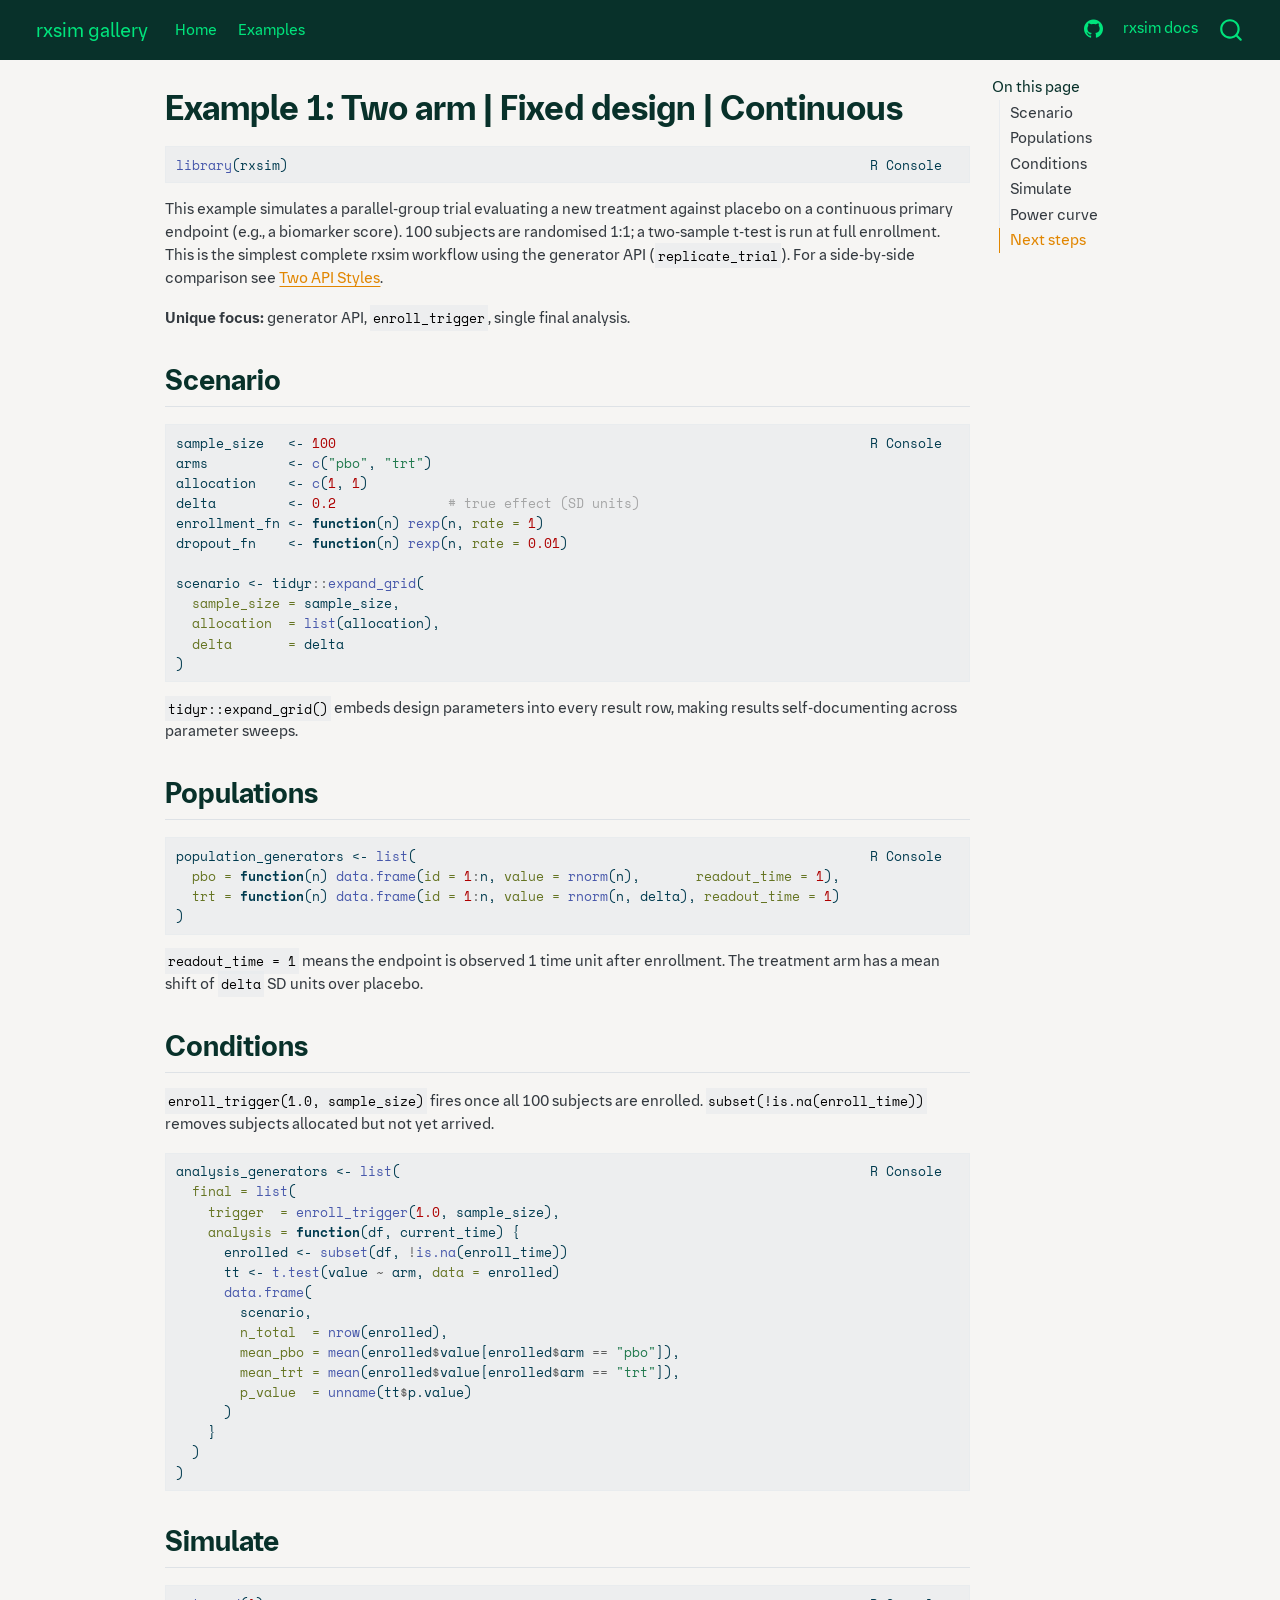
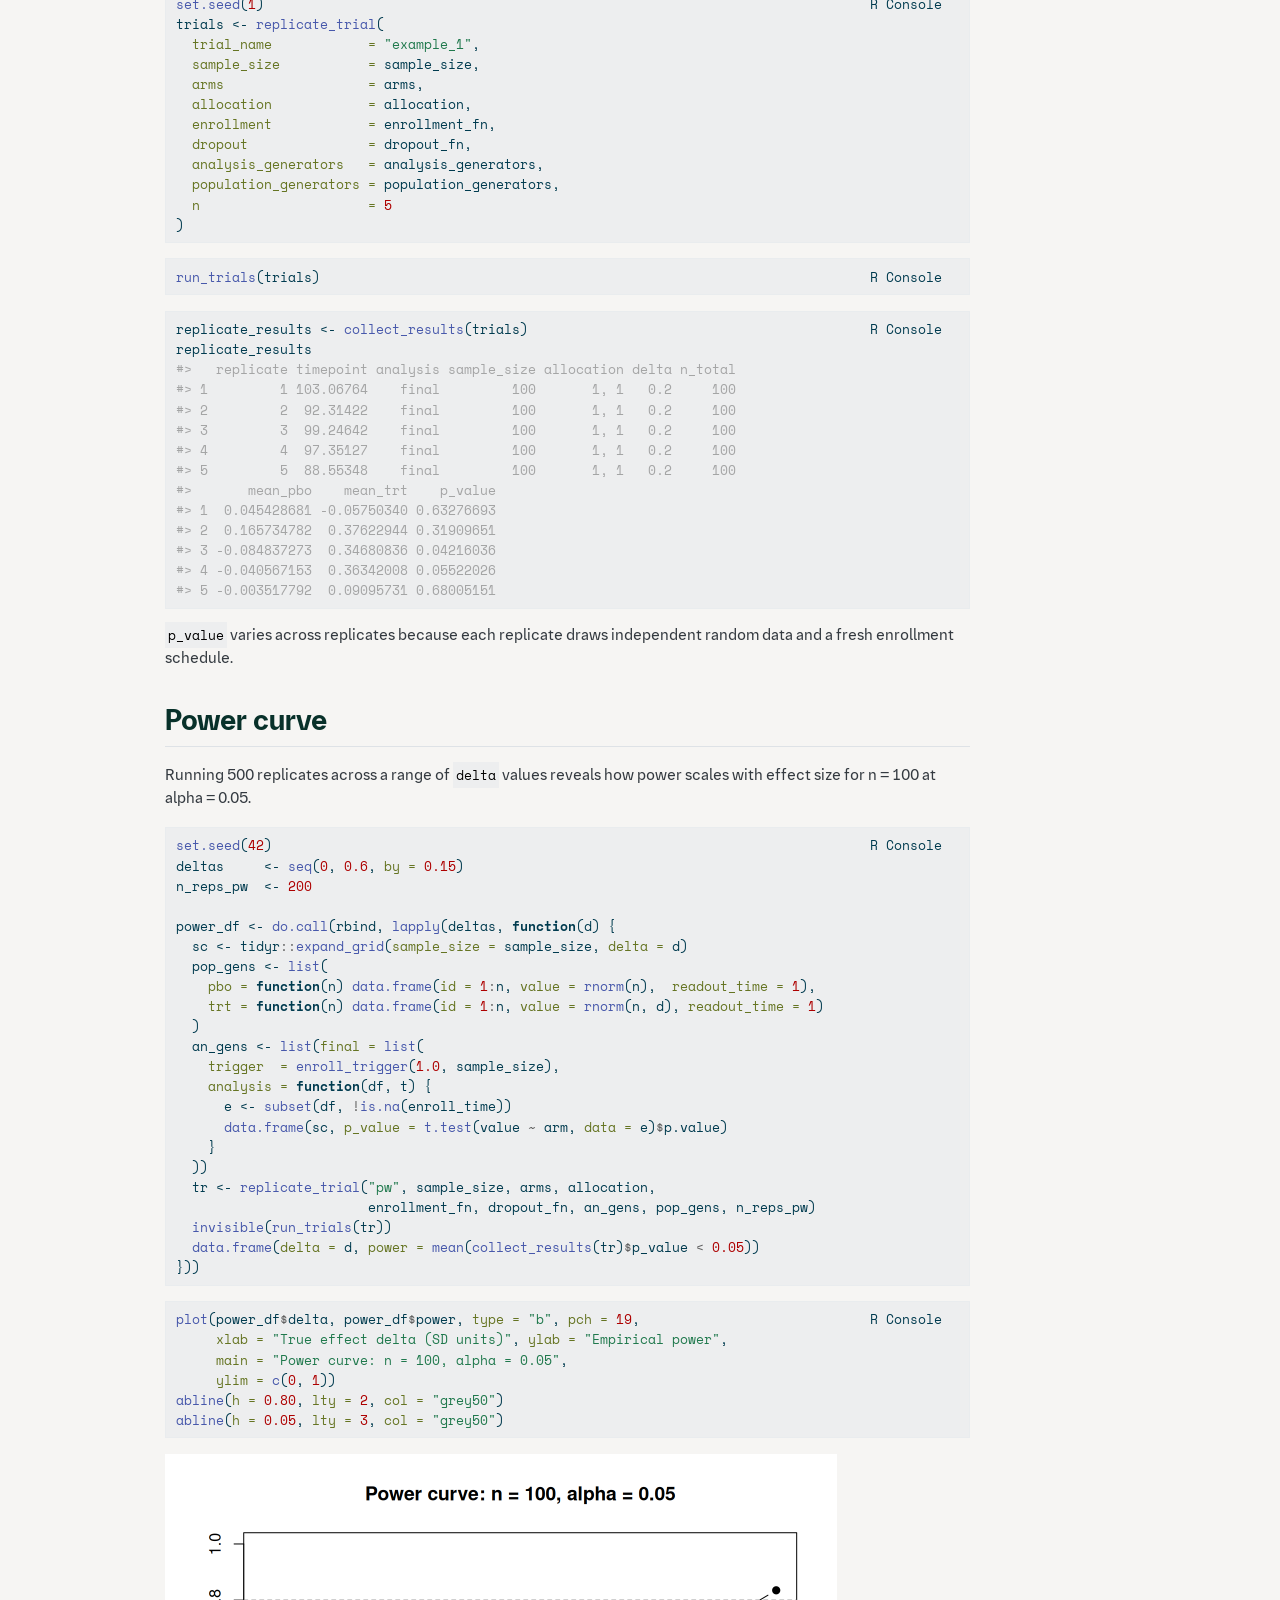
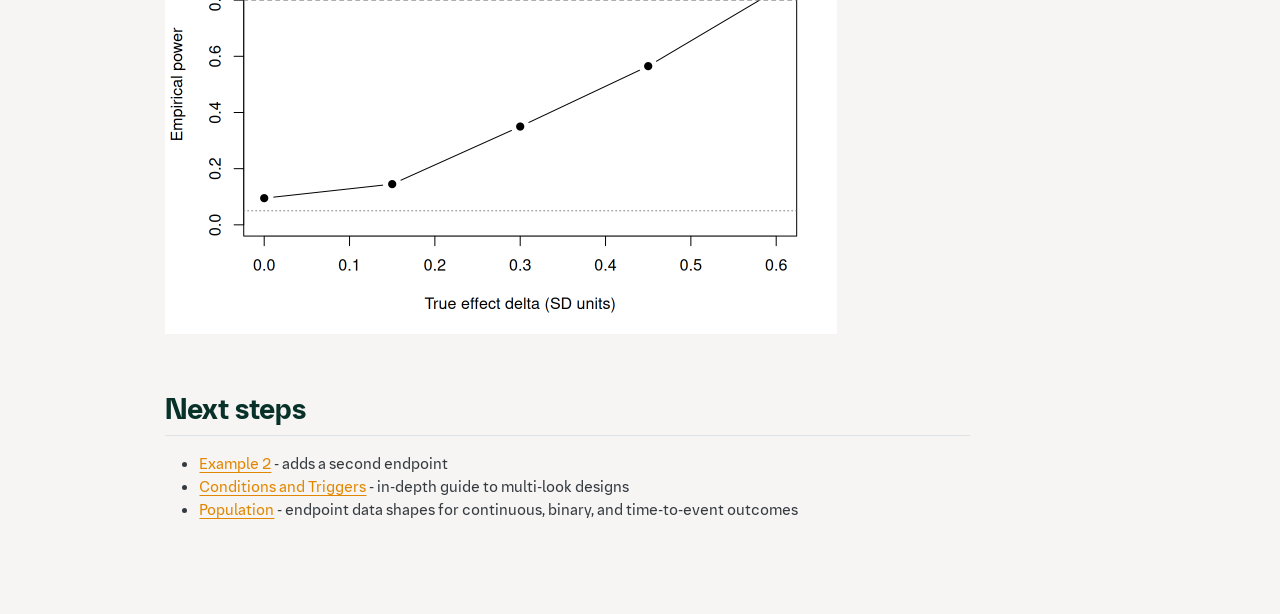
==== examples/example-1.html @ ada3fbcd "Built site for gh-pages" ====
<!DOCTYPE html>
<html xmlns="http://www.w3.org/1999/xhtml" lang="en" xml:lang="en"><head>

<meta charset="utf-8">
<meta name="generator" content="quarto-1.9.38">

<meta name="viewport" content="width=device-width, initial-scale=1.0, user-scalable=yes">


<title>Example 1: Two arm | Fixed design | Continuous – rxsim gallery</title>
<style>
/* Default styles provided by pandoc.
** See https://pandoc.org/MANUAL.html#variables-for-html for config info.
*/
code{white-space: pre-wrap;}
span.smallcaps{font-variant: small-caps;}
div.columns{display: flex; gap: min(4vw, 1.5em);}
div.column{flex: auto; overflow-x: auto;}
div.hanging-indent{margin-left: 1.5em; text-indent: -1.5em;}
ul.task-list{list-style: none;}
ul.task-list li input[type="checkbox"] {
  width: 0.8em;
  margin: 0 0.8em 0.2em -1em; /* quarto-specific, see https://github.com/quarto-dev/quarto-cli/issues/4556 */ 
  vertical-align: middle;
}
/* CSS for syntax highlighting */
html { -webkit-text-size-adjust: 100%; }
pre > code.sourceCode { white-space: pre; position: relative; }
pre > code.sourceCode > span { display: inline-block; line-height: 1.25; }
pre > code.sourceCode > span:empty { height: 1.2em; }
.sourceCode { overflow: visible; }
code.sourceCode > span { color: inherit; text-decoration: inherit; }
div.sourceCode { margin: 1em 0; }
pre.sourceCode { margin: 0; }
@media screen {
div.sourceCode { overflow: auto; }
}
@media print {
pre > code.sourceCode { white-space: pre-wrap; }
pre > code.sourceCode > span { text-indent: -5em; padding-left: 5em; }
}
pre.numberSource code
  { counter-reset: source-line 0; }
pre.numberSource code > span
  { position: relative; left: -4em; counter-increment: source-line; }
pre.numberSource code > span > a:first-child::before
  { content: counter(source-line);
    position: relative; left: -1em; text-align: right; vertical-align: baseline;
    border: none; display: inline-block;
    -webkit-touch-callout: none; -webkit-user-select: none;
    -khtml-user-select: none; -moz-user-select: none;
    -ms-user-select: none; user-select: none;
    padding: 0 4px; width: 4em;
  }
pre.numberSource { margin-left: 3em;  padding-left: 4px; }
div.sourceCode
  {   }
@media screen {
pre > code.sourceCode > span > a:first-child::before { text-decoration: underline; }
}
</style>


<script src="../site_libs/quarto-nav/quarto-nav.js"></script>
<script src="../site_libs/quarto-nav/headroom.min.js"></script>
<script src="../site_libs/clipboard/clipboard.min.js"></script>
<script src="../site_libs/quarto-search/autocomplete.umd.js"></script>
<script src="../site_libs/quarto-search/fuse.min.js"></script>
<script src="../site_libs/quarto-search/quarto-search.js"></script>
<meta name="quarto:offset" content="../">
<script src="../site_libs/quarto-html/quarto.js" type="module"></script>
<script src="../site_libs/quarto-html/tabsets/tabsets.js" type="module"></script>
<script src="../site_libs/quarto-html/popper.min.js"></script>
<script src="../site_libs/quarto-html/tippy.umd.min.js"></script>
<script src="../site_libs/quarto-html/anchor.min.js"></script>
<link href="../site_libs/quarto-html/tippy.css" rel="stylesheet">
<link href="../site_libs/quarto-html/quarto-syntax-highlighting-2c2fe380ac7a2328c4f64fdb1f27e0c1.css" rel="stylesheet" class="quarto-color-scheme" id="quarto-text-highlighting-styles">
<link href="../site_libs/quarto-html/quarto-syntax-highlighting-dark-59dd92a77a1388063abe5f6a6ed8518e.css" rel="stylesheet" class="quarto-color-scheme quarto-color-alternate" id="quarto-text-highlighting-styles">
<link href="../site_libs/quarto-html/quarto-syntax-highlighting-2c2fe380ac7a2328c4f64fdb1f27e0c1.css" rel="stylesheet" class="quarto-color-scheme-extra" id="quarto-text-highlighting-styles">
<script src="../site_libs/bootstrap/bootstrap.min.js"></script>
<link href="../site_libs/bootstrap/bootstrap-icons.css" rel="stylesheet">
<link href="../site_libs/bootstrap/bootstrap-9bdfe0a3e5b8d85a0cbeab43cc6134da.min.css" rel="stylesheet" append-hash="true" class="quarto-color-scheme" id="quarto-bootstrap" data-mode="light">
<link href="../site_libs/bootstrap/bootstrap-dark-9bdfe0a3e5b8d85a0cbeab43cc6134da.min.css" rel="stylesheet" append-hash="true" class="quarto-color-scheme quarto-color-alternate" id="quarto-bootstrap" data-mode="light">
<link href="../site_libs/bootstrap/bootstrap-9bdfe0a3e5b8d85a0cbeab43cc6134da.min.css" rel="stylesheet" append-hash="true" class="quarto-color-scheme-extra" id="quarto-bootstrap" data-mode="light">
<script id="quarto-search-options" type="application/json">{
  "location": "navbar",
  "copy-button": false,
  "collapse-after": 3,
  "panel-placement": "end",
  "type": "overlay",
  "limit": 50,
  "keyboard-shortcut": [
    "f",
    "/",
    "s"
  ],
  "show-item-context": false,
  "language": {
    "search-no-results-text": "No results",
    "search-matching-documents-text": "matching documents",
    "search-copy-link-title": "Copy link to search",
    "search-hide-matches-text": "Hide additional matches",
    "search-more-match-text": "more match in this document",
    "search-more-matches-text": "more matches in this document",
    "search-clear-button-title": "Clear",
    "search-text-placeholder": "",
    "search-detached-cancel-button-title": "Cancel",
    "search-submit-button-title": "Submit",
    "search-label": "Search"
  }
}</script>


<link rel="stylesheet" href="../assets/css/custom.css">
</head>

<body class="nav-fixed quarto-light">

<div id="quarto-search-results"></div>
  <header id="quarto-header" class="headroom fixed-top">
    <nav class="navbar navbar-expand-lg " data-bs-theme="dark">
      <div class="navbar-container container-fluid">
      <div class="navbar-brand-container mx-auto">
    <a href="../index.html" class="navbar-brand navbar-brand-logo">
    <img src="../assets/img/logo.svg" alt="" class="navbar-logo light-content">
    <img src="../assets/img/logo.svg" alt="" class="navbar-logo dark-content">
    </a>
    <a class="navbar-brand" href="../index.html">
    <span class="navbar-title">rxsim gallery</span>
    </a>
  </div>
            <div id="quarto-search" class="" title="Search"></div>
          <button class="navbar-toggler" type="button" data-bs-toggle="collapse" data-bs-target="#navbarCollapse" aria-controls="navbarCollapse" role="menu" aria-expanded="false" aria-label="Toggle navigation" onclick="if (window.quartoToggleHeadroom) { window.quartoToggleHeadroom(); }">
  <span class="navbar-toggler-icon"></span>
</button>
          <div class="collapse navbar-collapse" id="navbarCollapse">
            <ul class="navbar-nav navbar-nav-scroll me-auto">
  <li class="nav-item">
    <a class="nav-link" href="../index.html"> 
<span class="menu-text">Home</span></a>
  </li>  
  <li class="nav-item">
    <a class="nav-link" href="../examples.html"> 
<span class="menu-text">Examples</span></a>
  </li>  
</ul>
            <ul class="navbar-nav navbar-nav-scroll ms-auto">
  <li class="nav-item compact">
    <a class="nav-link" href="https://github.com/Boehringer-Ingelheim/rxsim"> <i class="bi bi-github" role="img">
</i> 
<span class="menu-text"></span></a>
  </li>  
  <li class="nav-item">
    <a class="nav-link" href="https://boehringer-ingelheim.github.io/rxsim"> 
<span class="menu-text">rxsim docs</span></a>
  </li>  
</ul>
          </div> <!-- /navcollapse -->
            <div class="quarto-navbar-tools">
</div>
      </div> <!-- /container-fluid -->
    </nav>
</header>
<!-- content -->
<div id="quarto-content" class="quarto-container page-columns page-rows-contents page-layout-article page-navbar">
<!-- sidebar -->
<!-- margin-sidebar -->
    <div id="quarto-margin-sidebar" class="sidebar margin-sidebar">
        <nav id="TOC" role="doc-toc" class="toc-active">
    <h2 id="toc-title">On this page</h2>
   
  <ul>
  <li><a href="#scenario" id="toc-scenario" class="nav-link active" data-scroll-target="#scenario">Scenario</a></li>
  <li><a href="#populations" id="toc-populations" class="nav-link" data-scroll-target="#populations">Populations</a></li>
  <li><a href="#conditions" id="toc-conditions" class="nav-link" data-scroll-target="#conditions">Conditions</a></li>
  <li><a href="#simulate" id="toc-simulate" class="nav-link" data-scroll-target="#simulate">Simulate</a></li>
  <li><a href="#power-curve" id="toc-power-curve" class="nav-link" data-scroll-target="#power-curve">Power curve</a></li>
  <li><a href="#next-steps" id="toc-next-steps" class="nav-link" data-scroll-target="#next-steps">Next steps</a></li>
  </ul>
</nav>
    </div>
<!-- main -->
<main class="content" id="quarto-document-content">

<header id="title-block-header" class="quarto-title-block default">
<div class="quarto-title">
<h1 class="title">Example 1: Two arm | Fixed design | Continuous</h1>
</div>



<div class="quarto-title-meta">

    
  
    
  </div>
  


</header>


<div class="cell">
<div class="code-copy-outer-scaffold"><div class="sourceCode cell-code" id="cb1"><pre class="sourceCode r code-with-copy"><code class="sourceCode r"><span id="cb1-1"><a href="#cb1-1" aria-hidden="true" tabindex="-1"></a><span class="fu">library</span>(rxsim)</span></code></pre></div><button title="Copy to Clipboard" class="code-copy-button"><i class="bi"></i></button></div>
</div>
<p>This example simulates a parallel-group trial evaluating a new treatment against placebo on a continuous primary endpoint (e.g., a biomarker score). 100 subjects are randomised 1:1; a two-sample t-test is run at full enrollment. This is the simplest complete rxsim workflow using the generator API (<code>replicate_trial</code>). For a side-by-side comparison see <a href="api-styles.html">Two API Styles</a>.</p>
<p><strong>Unique focus:</strong> generator API, <code>enroll_trigger</code>, single final analysis.</p>
<section id="scenario" class="level2">
<h2 class="anchored" data-anchor-id="scenario">Scenario</h2>
<div class="cell">
<div class="code-copy-outer-scaffold"><div class="sourceCode cell-code" id="cb2"><pre class="sourceCode r code-with-copy"><code class="sourceCode r"><span id="cb2-1"><a href="#cb2-1" aria-hidden="true" tabindex="-1"></a>sample_size   <span class="ot">&lt;-</span> <span class="dv">100</span></span>
<span id="cb2-2"><a href="#cb2-2" aria-hidden="true" tabindex="-1"></a>arms          <span class="ot">&lt;-</span> <span class="fu">c</span>(<span class="st">"pbo"</span>, <span class="st">"trt"</span>)</span>
<span id="cb2-3"><a href="#cb2-3" aria-hidden="true" tabindex="-1"></a>allocation    <span class="ot">&lt;-</span> <span class="fu">c</span>(<span class="dv">1</span>, <span class="dv">1</span>)</span>
<span id="cb2-4"><a href="#cb2-4" aria-hidden="true" tabindex="-1"></a>delta         <span class="ot">&lt;-</span> <span class="fl">0.2</span>              <span class="co"># true effect (SD units)</span></span>
<span id="cb2-5"><a href="#cb2-5" aria-hidden="true" tabindex="-1"></a>enrollment_fn <span class="ot">&lt;-</span> <span class="cf">function</span>(n) <span class="fu">rexp</span>(n, <span class="at">rate =</span> <span class="dv">1</span>)</span>
<span id="cb2-6"><a href="#cb2-6" aria-hidden="true" tabindex="-1"></a>dropout_fn    <span class="ot">&lt;-</span> <span class="cf">function</span>(n) <span class="fu">rexp</span>(n, <span class="at">rate =</span> <span class="fl">0.01</span>)</span>
<span id="cb2-7"><a href="#cb2-7" aria-hidden="true" tabindex="-1"></a></span>
<span id="cb2-8"><a href="#cb2-8" aria-hidden="true" tabindex="-1"></a>scenario <span class="ot">&lt;-</span> tidyr<span class="sc">::</span><span class="fu">expand_grid</span>(</span>
<span id="cb2-9"><a href="#cb2-9" aria-hidden="true" tabindex="-1"></a>  <span class="at">sample_size =</span> sample_size,</span>
<span id="cb2-10"><a href="#cb2-10" aria-hidden="true" tabindex="-1"></a>  <span class="at">allocation  =</span> <span class="fu">list</span>(allocation),</span>
<span id="cb2-11"><a href="#cb2-11" aria-hidden="true" tabindex="-1"></a>  <span class="at">delta       =</span> delta</span>
<span id="cb2-12"><a href="#cb2-12" aria-hidden="true" tabindex="-1"></a>)</span></code></pre></div><button title="Copy to Clipboard" class="code-copy-button"><i class="bi"></i></button></div>
</div>
<p><code>tidyr::expand_grid()</code> embeds design parameters into every result row, making results self-documenting across parameter sweeps.</p>
</section>
<section id="populations" class="level2">
<h2 class="anchored" data-anchor-id="populations">Populations</h2>
<div class="cell">
<div class="code-copy-outer-scaffold"><div class="sourceCode cell-code" id="cb3"><pre class="sourceCode r code-with-copy"><code class="sourceCode r"><span id="cb3-1"><a href="#cb3-1" aria-hidden="true" tabindex="-1"></a>population_generators <span class="ot">&lt;-</span> <span class="fu">list</span>(</span>
<span id="cb3-2"><a href="#cb3-2" aria-hidden="true" tabindex="-1"></a>  <span class="at">pbo =</span> <span class="cf">function</span>(n) <span class="fu">data.frame</span>(<span class="at">id =</span> <span class="dv">1</span><span class="sc">:</span>n, <span class="at">value =</span> <span class="fu">rnorm</span>(n),       <span class="at">readout_time =</span> <span class="dv">1</span>),</span>
<span id="cb3-3"><a href="#cb3-3" aria-hidden="true" tabindex="-1"></a>  <span class="at">trt =</span> <span class="cf">function</span>(n) <span class="fu">data.frame</span>(<span class="at">id =</span> <span class="dv">1</span><span class="sc">:</span>n, <span class="at">value =</span> <span class="fu">rnorm</span>(n, delta), <span class="at">readout_time =</span> <span class="dv">1</span>)</span>
<span id="cb3-4"><a href="#cb3-4" aria-hidden="true" tabindex="-1"></a>)</span></code></pre></div><button title="Copy to Clipboard" class="code-copy-button"><i class="bi"></i></button></div>
</div>
<p><code>readout_time = 1</code> means the endpoint is observed 1 time unit after enrollment. The treatment arm has a mean shift of <code>delta</code> SD units over placebo.</p>
</section>
<section id="conditions" class="level2">
<h2 class="anchored" data-anchor-id="conditions">Conditions</h2>
<p><code>enroll_trigger(1.0, sample_size)</code> fires once all 100 subjects are enrolled. <code>subset(!is.na(enroll_time))</code> removes subjects allocated but not yet arrived.</p>
<div class="cell">
<div class="code-copy-outer-scaffold"><div class="sourceCode cell-code" id="cb4"><pre class="sourceCode r code-with-copy"><code class="sourceCode r"><span id="cb4-1"><a href="#cb4-1" aria-hidden="true" tabindex="-1"></a>analysis_generators <span class="ot">&lt;-</span> <span class="fu">list</span>(</span>
<span id="cb4-2"><a href="#cb4-2" aria-hidden="true" tabindex="-1"></a>  <span class="at">final =</span> <span class="fu">list</span>(</span>
<span id="cb4-3"><a href="#cb4-3" aria-hidden="true" tabindex="-1"></a>    <span class="at">trigger  =</span> <span class="fu">enroll_trigger</span>(<span class="fl">1.0</span>, sample_size),</span>
<span id="cb4-4"><a href="#cb4-4" aria-hidden="true" tabindex="-1"></a>    <span class="at">analysis =</span> <span class="cf">function</span>(df, current_time) {</span>
<span id="cb4-5"><a href="#cb4-5" aria-hidden="true" tabindex="-1"></a>      enrolled <span class="ot">&lt;-</span> <span class="fu">subset</span>(df, <span class="sc">!</span><span class="fu">is.na</span>(enroll_time))</span>
<span id="cb4-6"><a href="#cb4-6" aria-hidden="true" tabindex="-1"></a>      tt <span class="ot">&lt;-</span> <span class="fu">t.test</span>(value <span class="sc">~</span> arm, <span class="at">data =</span> enrolled)</span>
<span id="cb4-7"><a href="#cb4-7" aria-hidden="true" tabindex="-1"></a>      <span class="fu">data.frame</span>(</span>
<span id="cb4-8"><a href="#cb4-8" aria-hidden="true" tabindex="-1"></a>        scenario,</span>
<span id="cb4-9"><a href="#cb4-9" aria-hidden="true" tabindex="-1"></a>        <span class="at">n_total  =</span> <span class="fu">nrow</span>(enrolled),</span>
<span id="cb4-10"><a href="#cb4-10" aria-hidden="true" tabindex="-1"></a>        <span class="at">mean_pbo =</span> <span class="fu">mean</span>(enrolled<span class="sc">$</span>value[enrolled<span class="sc">$</span>arm <span class="sc">==</span> <span class="st">"pbo"</span>]),</span>
<span id="cb4-11"><a href="#cb4-11" aria-hidden="true" tabindex="-1"></a>        <span class="at">mean_trt =</span> <span class="fu">mean</span>(enrolled<span class="sc">$</span>value[enrolled<span class="sc">$</span>arm <span class="sc">==</span> <span class="st">"trt"</span>]),</span>
<span id="cb4-12"><a href="#cb4-12" aria-hidden="true" tabindex="-1"></a>        <span class="at">p_value  =</span> <span class="fu">unname</span>(tt<span class="sc">$</span>p.value)</span>
<span id="cb4-13"><a href="#cb4-13" aria-hidden="true" tabindex="-1"></a>      )</span>
<span id="cb4-14"><a href="#cb4-14" aria-hidden="true" tabindex="-1"></a>    }</span>
<span id="cb4-15"><a href="#cb4-15" aria-hidden="true" tabindex="-1"></a>  )</span>
<span id="cb4-16"><a href="#cb4-16" aria-hidden="true" tabindex="-1"></a>)</span></code></pre></div><button title="Copy to Clipboard" class="code-copy-button"><i class="bi"></i></button></div>
</div>
</section>
<section id="simulate" class="level2">
<h2 class="anchored" data-anchor-id="simulate">Simulate</h2>
<div class="cell">
<div class="code-copy-outer-scaffold"><div class="sourceCode cell-code" id="cb5"><pre class="sourceCode r code-with-copy"><code class="sourceCode r"><span id="cb5-1"><a href="#cb5-1" aria-hidden="true" tabindex="-1"></a><span class="fu">set.seed</span>(<span class="dv">1</span>)</span>
<span id="cb5-2"><a href="#cb5-2" aria-hidden="true" tabindex="-1"></a>trials <span class="ot">&lt;-</span> <span class="fu">replicate_trial</span>(</span>
<span id="cb5-3"><a href="#cb5-3" aria-hidden="true" tabindex="-1"></a>  <span class="at">trial_name            =</span> <span class="st">"example_1"</span>,</span>
<span id="cb5-4"><a href="#cb5-4" aria-hidden="true" tabindex="-1"></a>  <span class="at">sample_size           =</span> sample_size,</span>
<span id="cb5-5"><a href="#cb5-5" aria-hidden="true" tabindex="-1"></a>  <span class="at">arms                  =</span> arms,</span>
<span id="cb5-6"><a href="#cb5-6" aria-hidden="true" tabindex="-1"></a>  <span class="at">allocation            =</span> allocation,</span>
<span id="cb5-7"><a href="#cb5-7" aria-hidden="true" tabindex="-1"></a>  <span class="at">enrollment            =</span> enrollment_fn,</span>
<span id="cb5-8"><a href="#cb5-8" aria-hidden="true" tabindex="-1"></a>  <span class="at">dropout               =</span> dropout_fn,</span>
<span id="cb5-9"><a href="#cb5-9" aria-hidden="true" tabindex="-1"></a>  <span class="at">analysis_generators   =</span> analysis_generators,</span>
<span id="cb5-10"><a href="#cb5-10" aria-hidden="true" tabindex="-1"></a>  <span class="at">population_generators =</span> population_generators,</span>
<span id="cb5-11"><a href="#cb5-11" aria-hidden="true" tabindex="-1"></a>  <span class="at">n                     =</span> <span class="dv">5</span></span>
<span id="cb5-12"><a href="#cb5-12" aria-hidden="true" tabindex="-1"></a>)</span></code></pre></div><button title="Copy to Clipboard" class="code-copy-button"><i class="bi"></i></button></div>
</div>
<div class="cell">
<div class="code-copy-outer-scaffold"><div class="sourceCode cell-code" id="cb6"><pre class="sourceCode r code-with-copy"><code class="sourceCode r"><span id="cb6-1"><a href="#cb6-1" aria-hidden="true" tabindex="-1"></a><span class="fu">run_trials</span>(trials)</span></code></pre></div><button title="Copy to Clipboard" class="code-copy-button"><i class="bi"></i></button></div>
</div>
<div class="cell">
<div class="code-copy-outer-scaffold"><div class="sourceCode cell-code" id="cb7"><pre class="sourceCode r code-with-copy"><code class="sourceCode r"><span id="cb7-1"><a href="#cb7-1" aria-hidden="true" tabindex="-1"></a>replicate_results <span class="ot">&lt;-</span> <span class="fu">collect_results</span>(trials)</span>
<span id="cb7-2"><a href="#cb7-2" aria-hidden="true" tabindex="-1"></a>replicate_results</span>
<span id="cb7-3"><a href="#cb7-3" aria-hidden="true" tabindex="-1"></a><span class="co">#&gt;   replicate timepoint analysis sample_size allocation delta n_total</span></span>
<span id="cb7-4"><a href="#cb7-4" aria-hidden="true" tabindex="-1"></a><span class="co">#&gt; 1         1 103.06764    final         100       1, 1   0.2     100</span></span>
<span id="cb7-5"><a href="#cb7-5" aria-hidden="true" tabindex="-1"></a><span class="co">#&gt; 2         2  92.31422    final         100       1, 1   0.2     100</span></span>
<span id="cb7-6"><a href="#cb7-6" aria-hidden="true" tabindex="-1"></a><span class="co">#&gt; 3         3  99.24642    final         100       1, 1   0.2     100</span></span>
<span id="cb7-7"><a href="#cb7-7" aria-hidden="true" tabindex="-1"></a><span class="co">#&gt; 4         4  97.35127    final         100       1, 1   0.2     100</span></span>
<span id="cb7-8"><a href="#cb7-8" aria-hidden="true" tabindex="-1"></a><span class="co">#&gt; 5         5  88.55348    final         100       1, 1   0.2     100</span></span>
<span id="cb7-9"><a href="#cb7-9" aria-hidden="true" tabindex="-1"></a><span class="co">#&gt;       mean_pbo    mean_trt    p_value</span></span>
<span id="cb7-10"><a href="#cb7-10" aria-hidden="true" tabindex="-1"></a><span class="co">#&gt; 1  0.045428681 -0.05750340 0.63276693</span></span>
<span id="cb7-11"><a href="#cb7-11" aria-hidden="true" tabindex="-1"></a><span class="co">#&gt; 2  0.165734782  0.37622944 0.31909651</span></span>
<span id="cb7-12"><a href="#cb7-12" aria-hidden="true" tabindex="-1"></a><span class="co">#&gt; 3 -0.084837273  0.34680836 0.04216036</span></span>
<span id="cb7-13"><a href="#cb7-13" aria-hidden="true" tabindex="-1"></a><span class="co">#&gt; 4 -0.040567153  0.36342008 0.05522026</span></span>
<span id="cb7-14"><a href="#cb7-14" aria-hidden="true" tabindex="-1"></a><span class="co">#&gt; 5 -0.003517792  0.09095731 0.68005151</span></span></code></pre></div><button title="Copy to Clipboard" class="code-copy-button"><i class="bi"></i></button></div>
</div>
<p><code>p_value</code> varies across replicates because each replicate draws independent random data and a fresh enrollment schedule.</p>
</section>
<section id="power-curve" class="level2">
<h2 class="anchored" data-anchor-id="power-curve">Power curve</h2>
<p>Running 500 replicates across a range of <code>delta</code> values reveals how power scales with effect size for n = 100 at alpha = 0.05.</p>
<div class="cell">
<div class="code-copy-outer-scaffold"><div class="sourceCode cell-code" id="cb8"><pre class="sourceCode r code-with-copy"><code class="sourceCode r"><span id="cb8-1"><a href="#cb8-1" aria-hidden="true" tabindex="-1"></a><span class="fu">set.seed</span>(<span class="dv">42</span>)</span>
<span id="cb8-2"><a href="#cb8-2" aria-hidden="true" tabindex="-1"></a>deltas     <span class="ot">&lt;-</span> <span class="fu">seq</span>(<span class="dv">0</span>, <span class="fl">0.6</span>, <span class="at">by =</span> <span class="fl">0.15</span>)</span>
<span id="cb8-3"><a href="#cb8-3" aria-hidden="true" tabindex="-1"></a>n_reps_pw  <span class="ot">&lt;-</span> <span class="dv">200</span></span>
<span id="cb8-4"><a href="#cb8-4" aria-hidden="true" tabindex="-1"></a></span>
<span id="cb8-5"><a href="#cb8-5" aria-hidden="true" tabindex="-1"></a>power_df <span class="ot">&lt;-</span> <span class="fu">do.call</span>(rbind, <span class="fu">lapply</span>(deltas, <span class="cf">function</span>(d) {</span>
<span id="cb8-6"><a href="#cb8-6" aria-hidden="true" tabindex="-1"></a>  sc <span class="ot">&lt;-</span> tidyr<span class="sc">::</span><span class="fu">expand_grid</span>(<span class="at">sample_size =</span> sample_size, <span class="at">delta =</span> d)</span>
<span id="cb8-7"><a href="#cb8-7" aria-hidden="true" tabindex="-1"></a>  pop_gens <span class="ot">&lt;-</span> <span class="fu">list</span>(</span>
<span id="cb8-8"><a href="#cb8-8" aria-hidden="true" tabindex="-1"></a>    <span class="at">pbo =</span> <span class="cf">function</span>(n) <span class="fu">data.frame</span>(<span class="at">id =</span> <span class="dv">1</span><span class="sc">:</span>n, <span class="at">value =</span> <span class="fu">rnorm</span>(n),  <span class="at">readout_time =</span> <span class="dv">1</span>),</span>
<span id="cb8-9"><a href="#cb8-9" aria-hidden="true" tabindex="-1"></a>    <span class="at">trt =</span> <span class="cf">function</span>(n) <span class="fu">data.frame</span>(<span class="at">id =</span> <span class="dv">1</span><span class="sc">:</span>n, <span class="at">value =</span> <span class="fu">rnorm</span>(n, d), <span class="at">readout_time =</span> <span class="dv">1</span>)</span>
<span id="cb8-10"><a href="#cb8-10" aria-hidden="true" tabindex="-1"></a>  )</span>
<span id="cb8-11"><a href="#cb8-11" aria-hidden="true" tabindex="-1"></a>  an_gens <span class="ot">&lt;-</span> <span class="fu">list</span>(<span class="at">final =</span> <span class="fu">list</span>(</span>
<span id="cb8-12"><a href="#cb8-12" aria-hidden="true" tabindex="-1"></a>    <span class="at">trigger  =</span> <span class="fu">enroll_trigger</span>(<span class="fl">1.0</span>, sample_size),</span>
<span id="cb8-13"><a href="#cb8-13" aria-hidden="true" tabindex="-1"></a>    <span class="at">analysis =</span> <span class="cf">function</span>(df, t) {</span>
<span id="cb8-14"><a href="#cb8-14" aria-hidden="true" tabindex="-1"></a>      e <span class="ot">&lt;-</span> <span class="fu">subset</span>(df, <span class="sc">!</span><span class="fu">is.na</span>(enroll_time))</span>
<span id="cb8-15"><a href="#cb8-15" aria-hidden="true" tabindex="-1"></a>      <span class="fu">data.frame</span>(sc, <span class="at">p_value =</span> <span class="fu">t.test</span>(value <span class="sc">~</span> arm, <span class="at">data =</span> e)<span class="sc">$</span>p.value)</span>
<span id="cb8-16"><a href="#cb8-16" aria-hidden="true" tabindex="-1"></a>    }</span>
<span id="cb8-17"><a href="#cb8-17" aria-hidden="true" tabindex="-1"></a>  ))</span>
<span id="cb8-18"><a href="#cb8-18" aria-hidden="true" tabindex="-1"></a>  tr <span class="ot">&lt;-</span> <span class="fu">replicate_trial</span>(<span class="st">"pw"</span>, sample_size, arms, allocation,</span>
<span id="cb8-19"><a href="#cb8-19" aria-hidden="true" tabindex="-1"></a>                        enrollment_fn, dropout_fn, an_gens, pop_gens, n_reps_pw)</span>
<span id="cb8-20"><a href="#cb8-20" aria-hidden="true" tabindex="-1"></a>  <span class="fu">invisible</span>(<span class="fu">run_trials</span>(tr))</span>
<span id="cb8-21"><a href="#cb8-21" aria-hidden="true" tabindex="-1"></a>  <span class="fu">data.frame</span>(<span class="at">delta =</span> d, <span class="at">power =</span> <span class="fu">mean</span>(<span class="fu">collect_results</span>(tr)<span class="sc">$</span>p_value <span class="sc">&lt;</span> <span class="fl">0.05</span>))</span>
<span id="cb8-22"><a href="#cb8-22" aria-hidden="true" tabindex="-1"></a>}))</span></code></pre></div><button title="Copy to Clipboard" class="code-copy-button"><i class="bi"></i></button></div>
</div>
<div class="cell">
<div class="code-copy-outer-scaffold"><div class="sourceCode cell-code" id="cb9"><pre class="sourceCode r code-with-copy"><code class="sourceCode r"><span id="cb9-1"><a href="#cb9-1" aria-hidden="true" tabindex="-1"></a><span class="fu">plot</span>(power_df<span class="sc">$</span>delta, power_df<span class="sc">$</span>power, <span class="at">type =</span> <span class="st">"b"</span>, <span class="at">pch =</span> <span class="dv">19</span>,</span>
<span id="cb9-2"><a href="#cb9-2" aria-hidden="true" tabindex="-1"></a>     <span class="at">xlab =</span> <span class="st">"True effect delta (SD units)"</span>, <span class="at">ylab =</span> <span class="st">"Empirical power"</span>,</span>
<span id="cb9-3"><a href="#cb9-3" aria-hidden="true" tabindex="-1"></a>     <span class="at">main =</span> <span class="st">"Power curve: n = 100, alpha = 0.05"</span>,</span>
<span id="cb9-4"><a href="#cb9-4" aria-hidden="true" tabindex="-1"></a>     <span class="at">ylim =</span> <span class="fu">c</span>(<span class="dv">0</span>, <span class="dv">1</span>))</span>
<span id="cb9-5"><a href="#cb9-5" aria-hidden="true" tabindex="-1"></a><span class="fu">abline</span>(<span class="at">h =</span> <span class="fl">0.80</span>, <span class="at">lty =</span> <span class="dv">2</span>, <span class="at">col =</span> <span class="st">"grey50"</span>)</span>
<span id="cb9-6"><a href="#cb9-6" aria-hidden="true" tabindex="-1"></a><span class="fu">abline</span>(<span class="at">h =</span> <span class="fl">0.05</span>, <span class="at">lty =</span> <span class="dv">3</span>, <span class="at">col =</span> <span class="st">"grey50"</span>)</span></code></pre></div><button title="Copy to Clipboard" class="code-copy-button"><i class="bi"></i></button></div>
<div class="cell-output-display">
<div>
<figure class="figure">
<p><img src="example-1_files/figure-html/plot_power-1.png" class="img-fluid figure-img" width="672"></p>
</figure>
</div>
</div>
</div>
</section>
<section id="next-steps" class="level2">
<h2 class="anchored" data-anchor-id="next-steps">Next steps</h2>
<ul>
<li><a href="example-2.html">Example 2</a> - adds a second endpoint</li>
<li><a href="conditions.html">Conditions and Triggers</a> - in-depth guide to multi-look designs</li>
<li><a href="class-population.html">Population</a> - endpoint data shapes for continuous, binary, and time-to-event outcomes</li>
</ul>


</section>

</main> <!-- /main -->
<script id="quarto-html-after-body" type="application/javascript">
  window.document.addEventListener("DOMContentLoaded", function (event) {
    const icon = "";
    const anchorJS = new window.AnchorJS();
    anchorJS.options = {
      placement: 'right',
      icon: icon
    };
    anchorJS.add('.anchored');
    const isCodeAnnotation = (el) => {
      for (const clz of el.classList) {
        if (clz.startsWith('code-annotation-')) {                     
          return true;
        }
      }
      return false;
    }
    const onCopySuccess = function(e) {
      // button target
      const button = e.trigger;
      // don't keep focus
      button.blur();
      // flash "checked"
      button.classList.add('code-copy-button-checked');
      var currentTitle = button.getAttribute("title");
      button.setAttribute("title", "Copied!");
      let tooltip;
      if (window.bootstrap) {
        button.setAttribute("data-bs-toggle", "tooltip");
        button.setAttribute("data-bs-placement", "left");
        button.setAttribute("data-bs-title", "Copied!");
        tooltip = new bootstrap.Tooltip(button, 
          { trigger: "manual", 
            customClass: "code-copy-button-tooltip",
            offset: [0, -8]});
        tooltip.show();    
      }
      setTimeout(function() {
        if (tooltip) {
          tooltip.hide();
          button.removeAttribute("data-bs-title");
          button.removeAttribute("data-bs-toggle");
          button.removeAttribute("data-bs-placement");
        }
        button.setAttribute("title", currentTitle);
        button.classList.remove('code-copy-button-checked');
      }, 1000);
      // clear code selection
      e.clearSelection();
    }
    const getTextToCopy = function(trigger) {
      const outerScaffold = trigger.parentElement.cloneNode(true);
      const codeEl = outerScaffold.querySelector('code');
      for (const childEl of codeEl.children) {
        if (isCodeAnnotation(childEl)) {
          childEl.remove();
        }
      }
      return codeEl.innerText;
    }
    const clipboard = new window.ClipboardJS('.code-copy-button:not([data-in-quarto-modal])', {
      text: getTextToCopy
    });
    clipboard.on('success', onCopySuccess);
    if (window.document.getElementById('quarto-embedded-source-code-modal')) {
      const clipboardModal = new window.ClipboardJS('.code-copy-button[data-in-quarto-modal]', {
        text: getTextToCopy,
        container: window.document.getElementById('quarto-embedded-source-code-modal')
      });
      clipboardModal.on('success', onCopySuccess);
    }
      var localhostRegex = new RegExp(/^(?:http|https):\/\/localhost\:?[0-9]*\//);
      var mailtoRegex = new RegExp(/^mailto:/);
        var filterRegex = new RegExp("https:\/\/Boehringer-Ingelheim\.github\.io\/rxsim-gallery\/");
      var isInternal = (href) => {
          return filterRegex.test(href) || localhostRegex.test(href) || mailtoRegex.test(href);
      }
      // Inspect non-navigation links and adorn them if external
     var links = window.document.querySelectorAll('a[href]:not(.nav-link):not(.navbar-brand):not(.toc-action):not(.sidebar-link):not(.sidebar-item-toggle):not(.pagination-link):not(.no-external):not([aria-hidden]):not(.dropdown-item):not(.quarto-navigation-tool):not(.about-link)');
      for (var i=0; i<links.length; i++) {
        const link = links[i];
        if (!isInternal(link.href)) {
          // undo the damage that might have been done by quarto-nav.js in the case of
          // links that we want to consider external
          if (link.dataset.originalHref !== undefined) {
            link.href = link.dataset.originalHref;
          }
        }
      }
    function tippyHover(el, contentFn, onTriggerFn, onUntriggerFn) {
      const config = {
        allowHTML: true,
        maxWidth: 500,
        delay: 100,
        arrow: false,
        appendTo: function(el) {
            return el.parentElement;
        },
        interactive: true,
        interactiveBorder: 10,
        theme: 'quarto',
        placement: 'bottom-start',
      };
      if (contentFn) {
        config.content = contentFn;
      }
      if (onTriggerFn) {
        config.onTrigger = onTriggerFn;
      }
      if (onUntriggerFn) {
        config.onUntrigger = onUntriggerFn;
      }
      window.tippy(el, config); 
    }
    const noterefs = window.document.querySelectorAll('a[role="doc-noteref"]');
    for (var i=0; i<noterefs.length; i++) {
      const ref = noterefs[i];
      tippyHover(ref, function() {
        // use id or data attribute instead here
        let href = ref.getAttribute('data-footnote-href') || ref.getAttribute('href');
        try { href = new URL(href).hash; } catch {}
        const id = href.replace(/^#\/?/, "");
        const note = window.document.getElementById(id);
        if (note) {
          return note.innerHTML;
        } else {
          return "";
        }
      });
    }
    const xrefs = window.document.querySelectorAll('a.quarto-xref');
    const processXRef = (id, note) => {
      // Strip column container classes
      const stripColumnClz = (el) => {
        el.classList.remove("page-full", "page-columns");
        if (el.children) {
          for (const child of el.children) {
            stripColumnClz(child);
          }
        }
      }
      stripColumnClz(note)
      if (id === null || id.startsWith('sec-')) {
        // Special case sections, only their first couple elements
        const container = document.createElement("div");
        if (note.children && note.children.length > 2) {
          container.appendChild(note.children[0].cloneNode(true));
          for (let i = 1; i < note.children.length; i++) {
            const child = note.children[i];
            if (child.tagName === "P" && child.innerText === "") {
              continue;
            } else {
              container.appendChild(child.cloneNode(true));
              break;
            }
          }
          if (window.Quarto?.typesetMath) {
            window.Quarto.typesetMath(container);
          }
          return container.innerHTML
        } else {
          if (window.Quarto?.typesetMath) {
            window.Quarto.typesetMath(note);
          }
          return note.innerHTML;
        }
      } else {
        // Remove any anchor links if they are present
        const anchorLink = note.querySelector('a.anchorjs-link');
        if (anchorLink) {
          anchorLink.remove();
        }
        if (window.Quarto?.typesetMath) {
          window.Quarto.typesetMath(note);
        }
        if (note.classList.contains("callout")) {
          return note.outerHTML;
        } else {
          return note.innerHTML;
        }
      }
    }
    for (var i=0; i<xrefs.length; i++) {
      const xref = xrefs[i];
      tippyHover(xref, undefined, function(instance) {
        instance.disable();
        let url = xref.getAttribute('href');
        let hash = undefined; 
        if (url.startsWith('#')) {
          hash = url;
        } else {
          try { hash = new URL(url).hash; } catch {}
        }
        if (hash) {
          const id = hash.replace(/^#\/?/, "");
          const note = window.document.getElementById(id);
          if (note !== null) {
            try {
              const html = processXRef(id, note.cloneNode(true));
              instance.setContent(html);
            } finally {
              instance.enable();
              instance.show();
            }
          } else {
            // See if we can fetch this
            fetch(url.split('#')[0])
            .then(res => res.text())
            .then(html => {
              const parser = new DOMParser();
              const htmlDoc = parser.parseFromString(html, "text/html");
              const note = htmlDoc.getElementById(id);
              if (note !== null) {
                const html = processXRef(id, note);
                instance.setContent(html);
              } 
            }).finally(() => {
              instance.enable();
              instance.show();
            });
          }
        } else {
          // See if we can fetch a full url (with no hash to target)
          // This is a special case and we should probably do some content thinning / targeting
          fetch(url)
          .then(res => res.text())
          .then(html => {
            const parser = new DOMParser();
            const htmlDoc = parser.parseFromString(html, "text/html");
            const note = htmlDoc.querySelector('main.content');
            if (note !== null) {
              // This should only happen for chapter cross references
              // (since there is no id in the URL)
              // remove the first header
              if (note.children.length > 0 && note.children[0].tagName === "HEADER") {
                note.children[0].remove();
              }
              const html = processXRef(null, note);
              instance.setContent(html);
            } 
          }).finally(() => {
            instance.enable();
            instance.show();
          });
        }
      }, function(instance) {
      });
    }
        let selectedAnnoteEl;
        const selectorForAnnotation = ( cell, annotation) => {
          let cellAttr = 'data-code-cell="' + cell + '"';
          let lineAttr = 'data-code-annotation="' +  annotation + '"';
          const selector = 'span[' + cellAttr + '][' + lineAttr + ']';
          return selector;
        }
        const selectCodeLines = (annoteEl) => {
          const doc = window.document;
          const targetCell = annoteEl.getAttribute("data-target-cell");
          const targetAnnotation = annoteEl.getAttribute("data-target-annotation");
          const annoteSpan = window.document.querySelector(selectorForAnnotation(targetCell, targetAnnotation));
          const lines = annoteSpan.getAttribute("data-code-lines").split(",");
          const lineIds = lines.map((line) => {
            return targetCell + "-" + line;
          })
          let top = null;
          let height = null;
          let parent = null;
          if (lineIds.length > 0) {
              //compute the position of the single el (top and bottom and make a div)
              const el = window.document.getElementById(lineIds[0]);
              top = el.offsetTop;
              height = el.offsetHeight;
              parent = el.parentElement.parentElement;
            if (lineIds.length > 1) {
              const lastEl = window.document.getElementById(lineIds[lineIds.length - 1]);
              const bottom = lastEl.offsetTop + lastEl.offsetHeight;
              height = bottom - top;
            }
            if (top !== null && height !== null && parent !== null) {
              // cook up a div (if necessary) and position it 
              let div = window.document.getElementById("code-annotation-line-highlight");
              if (div === null) {
                div = window.document.createElement("div");
                div.setAttribute("id", "code-annotation-line-highlight");
                div.style.position = 'absolute';
                parent.appendChild(div);
              }
              div.style.top = top - 2 + "px";
              div.style.height = height + 4 + "px";
              div.style.left = 0;
              let gutterDiv = window.document.getElementById("code-annotation-line-highlight-gutter");
              if (gutterDiv === null) {
                gutterDiv = window.document.createElement("div");
                gutterDiv.setAttribute("id", "code-annotation-line-highlight-gutter");
                gutterDiv.style.position = 'absolute';
                const codeCell = window.document.getElementById(targetCell);
                const gutter = codeCell.querySelector('.code-annotation-gutter');
                gutter.appendChild(gutterDiv);
              }
              gutterDiv.style.top = top - 2 + "px";
              gutterDiv.style.height = height + 4 + "px";
            }
            selectedAnnoteEl = annoteEl;
          }
        };
        const unselectCodeLines = () => {
          const elementsIds = ["code-annotation-line-highlight", "code-annotation-line-highlight-gutter"];
          elementsIds.forEach((elId) => {
            const div = window.document.getElementById(elId);
            if (div) {
              div.remove();
            }
          });
          selectedAnnoteEl = undefined;
        };
          // Handle positioning of the toggle
      window.addEventListener(
        "resize",
        throttle(() => {
          elRect = undefined;
          if (selectedAnnoteEl) {
            selectCodeLines(selectedAnnoteEl);
          }
        }, 10)
      );
      function throttle(fn, ms) {
      let throttle = false;
      let timer;
        return (...args) => {
          if(!throttle) { // first call gets through
              fn.apply(this, args);
              throttle = true;
          } else { // all the others get throttled
              if(timer) clearTimeout(timer); // cancel #2
              timer = setTimeout(() => {
                fn.apply(this, args);
                timer = throttle = false;
              }, ms);
          }
        };
      }
        // Attach click handler to the DT
        const annoteDls = window.document.querySelectorAll('dt[data-target-cell]');
        for (const annoteDlNode of annoteDls) {
          annoteDlNode.addEventListener('click', (event) => {
            const clickedEl = event.target;
            if (clickedEl !== selectedAnnoteEl) {
              unselectCodeLines();
              const activeEl = window.document.querySelector('dt[data-target-cell].code-annotation-active');
              if (activeEl) {
                activeEl.classList.remove('code-annotation-active');
              }
              selectCodeLines(clickedEl);
              clickedEl.classList.add('code-annotation-active');
            } else {
              // Unselect the line
              unselectCodeLines();
              clickedEl.classList.remove('code-annotation-active');
            }
          });
        }
    const findCites = (el) => {
      const parentEl = el.parentElement;
      if (parentEl) {
        const cites = parentEl.dataset.cites;
        if (cites) {
          return {
            el,
            cites: cites.split(' ')
          };
        } else {
          return findCites(el.parentElement)
        }
      } else {
        return undefined;
      }
    };
    var bibliorefs = window.document.querySelectorAll('a[role="doc-biblioref"]');
    for (var i=0; i<bibliorefs.length; i++) {
      const ref = bibliorefs[i];
      const citeInfo = findCites(ref);
      if (citeInfo) {
        tippyHover(citeInfo.el, function() {
          var popup = window.document.createElement('div');
          citeInfo.cites.forEach(function(cite) {
            var citeDiv = window.document.createElement('div');
            citeDiv.classList.add('hanging-indent');
            citeDiv.classList.add('csl-entry');
            var biblioDiv = window.document.getElementById('ref-' + cite);
            if (biblioDiv) {
              citeDiv.innerHTML = biblioDiv.innerHTML;
            }
            popup.appendChild(citeDiv);
          });
          return popup.innerHTML;
        });
      }
    }
  });
  </script>
</div> <!-- /content -->




</body></html>
---- site_libs/quarto-html/tippy.css ----
.tippy-box[data-animation=fade][data-state=hidden]{opacity:0}[data-tippy-root]{max-width:calc(100vw - 10px)}.tippy-box{position:relative;background-color:#333;color:#fff;border-radius:4px;font-size:14px;line-height:1.4;white-space:normal;outline:0;transition-property:transform,visibility,opacity}.tippy-box[data-placement^=top]>.tippy-arrow{bottom:0}.tippy-box[data-placement^=top]>.tippy-arrow:before{bottom:-7px;left:0;border-width:8px 8px 0;border-top-color:initial;transform-origin:center top}.tippy-box[data-placement^=bottom]>.tippy-arrow{top:0}.tippy-box[data-placement^=bottom]>.tippy-arrow:before{top:-7px;left:0;border-width:0 8px 8px;border-bottom-color:initial;transform-origin:center bottom}.tippy-box[data-placement^=left]>.tippy-arrow{right:0}.tippy-box[data-placement^=left]>.tippy-arrow:before{border-width:8px 0 8px 8px;border-left-color:initial;right:-7px;transform-origin:center left}.tippy-box[data-placement^=right]>.tippy-arrow{left:0}.tippy-box[data-placement^=right]>.tippy-arrow:before{left:-7px;border-width:8px 8px 8px 0;border-right-color:initial;transform-origin:center right}.tippy-box[data-inertia][data-state=visible]{transition-timing-function:cubic-bezier(.54,1.5,.38,1.11)}.tippy-arrow{width:16px;height:16px;color:#333}.tippy-arrow:before{content:"";position:absolute;border-color:transparent;border-style:solid}.tippy-content{position:relative;padding:5px 9px;z-index:1}
---- site_libs/quarto-html/quarto-syntax-highlighting-2c2fe380ac7a2328c4f64fdb1f27e0c1.css ----
/* quarto syntax highlight colors */
:root {
  --quarto-hl-ot-color: #003B4F;
  --quarto-hl-at-color: #657422;
  --quarto-hl-ss-color: #20794D;
  --quarto-hl-an-color: #5E5E5E;
  --quarto-hl-fu-color: #4758AB;
  --quarto-hl-st-color: #20794D;
  --quarto-hl-cf-color: #003B4F;
  --quarto-hl-op-color: #5E5E5E;
  --quarto-hl-er-color: #AD0000;
  --quarto-hl-bn-color: #AD0000;
  --quarto-hl-al-color: #AD0000;
  --quarto-hl-va-color: #111111;
  --quarto-hl-bu-color: inherit;
  --quarto-hl-ex-color: inherit;
  --quarto-hl-pp-color: #AD0000;
  --quarto-hl-in-color: #5E5E5E;
  --quarto-hl-vs-color: #20794D;
  --quarto-hl-wa-color: #5E5E5E;
  --quarto-hl-do-color: #5E5E5E;
  --quarto-hl-im-color: #00769E;
  --quarto-hl-ch-color: #20794D;
  --quarto-hl-dt-color: #AD0000;
  --quarto-hl-fl-color: #AD0000;
  --quarto-hl-co-color: #5E5E5E;
  --quarto-hl-cv-color: #5E5E5E;
  --quarto-hl-cn-color: #8f5902;
  --quarto-hl-sc-color: #5E5E5E;
  --quarto-hl-dv-color: #AD0000;
  --quarto-hl-kw-color: #003B4F;
}

/* other quarto variables */
:root {
  --quarto-font-monospace: Space Mono;
}

/* syntax highlight based on Pandoc's rules */
pre > code.sourceCode > span {
  color: #003B4F;
}

code.sourceCode > span {
  color: #003B4F;
}

div.sourceCode,
div.sourceCode pre.sourceCode {
  color: #003B4F;
}

/* Normal */
code span {
  color: #003B4F;
}

/* Alert */
code span.al {
  color: #AD0000;
  font-style: inherit;
}

/* Annotation */
code span.an {
  color: #5E5E5E;
  font-style: inherit;
}

/* Attribute */
code span.at {
  color: #657422;
  font-style: inherit;
}

/* BaseN */
code span.bn {
  color: #AD0000;
  font-style: inherit;
}

/* BuiltIn */
code span.bu {
  font-style: inherit;
}

/* ControlFlow */
code span.cf {
  color: #003B4F;
  font-weight: bold;
  font-style: inherit;
}

/* Char */
code span.ch {
  color: #20794D;
  font-style: inherit;
}

/* Constant */
code span.cn {
  color: #8f5902;
  font-style: inherit;
}

/* Comment */
code span.co {
  color: #5E5E5E;
  font-style: inherit;
}

/* CommentVar */
code span.cv {
  color: #5E5E5E;
  font-style: italic;
}

/* Documentation */
code span.do {
  color: #5E5E5E;
  font-style: italic;
}

/* DataType */
code span.dt {
  color: #AD0000;
  font-style: inherit;
}

/* DecVal */
code span.dv {
  color: #AD0000;
  font-style: inherit;
}

/* Error */
code span.er {
  color: #AD0000;
  font-style: inherit;
}

/* Extension */
code span.ex {
  font-style: inherit;
}

/* Float */
code span.fl {
  color: #AD0000;
  font-style: inherit;
}

/* Function */
code span.fu {
  color: #4758AB;
  font-style: inherit;
}

/* Import */
code span.im {
  color: #00769E;
  font-style: inherit;
}

/* Information */
code span.in {
  color: #5E5E5E;
  font-style: inherit;
}

/* Keyword */
code span.kw {
  color: #003B4F;
  font-weight: bold;
  font-style: inherit;
}

/* Operator */
code span.op {
  color: #5E5E5E;
  font-style: inherit;
}

/* Other */
code span.ot {
  color: #003B4F;
  font-style: inherit;
}

/* Preprocessor */
code span.pp {
  color: #AD0000;
  font-style: inherit;
}

/* SpecialChar */
code span.sc {
  color: #5E5E5E;
  font-style: inherit;
}

/* SpecialString */
code span.ss {
  color: #20794D;
  font-style: inherit;
}

/* String */
code span.st {
  color: #20794D;
  font-style: inherit;
}

/* Variable */
code span.va {
  color: #111111;
  font-style: inherit;
}

/* VerbatimString */
code span.vs {
  color: #20794D;
  font-style: inherit;
}

/* Warning */
code span.wa {
  color: #5E5E5E;
  font-style: italic;
}

.prevent-inlining {
  content: "</";
}

/*# sourceMappingURL=3a8af9a390dc9582dec69bd6a8ff40e7.css.map */
---- site_libs/quarto-html/quarto-syntax-highlighting-dark-59dd92a77a1388063abe5f6a6ed8518e.css ----
/* quarto syntax highlight colors */
:root {
  --quarto-hl-al-color: #f07178;
  --quarto-hl-an-color: #d4d0ab;
  --quarto-hl-at-color: #00e0e0;
  --quarto-hl-bn-color: #d4d0ab;
  --quarto-hl-bu-color: #abe338;
  --quarto-hl-ch-color: #abe338;
  --quarto-hl-co-color: #f8f8f2;
  --quarto-hl-cv-color: #ffd700;
  --quarto-hl-cn-color: #ffd700;
  --quarto-hl-cf-color: #ffa07a;
  --quarto-hl-dt-color: #ffa07a;
  --quarto-hl-dv-color: #d4d0ab;
  --quarto-hl-do-color: #f8f8f2;
  --quarto-hl-er-color: #f07178;
  --quarto-hl-ex-color: #00e0e0;
  --quarto-hl-fl-color: #d4d0ab;
  --quarto-hl-fu-color: #ffa07a;
  --quarto-hl-im-color: #abe338;
  --quarto-hl-in-color: #d4d0ab;
  --quarto-hl-kw-color: #ffa07a;
  --quarto-hl-op-color: #ffa07a;
  --quarto-hl-ot-color: #00e0e0;
  --quarto-hl-pp-color: #dcc6e0;
  --quarto-hl-re-color: #00e0e0;
  --quarto-hl-sc-color: #abe338;
  --quarto-hl-ss-color: #abe338;
  --quarto-hl-st-color: #abe338;
  --quarto-hl-va-color: #00e0e0;
  --quarto-hl-vs-color: #abe338;
  --quarto-hl-wa-color: #dcc6e0;
}

/* other quarto variables */
:root {
  --quarto-font-monospace: Space Mono;
}

/* syntax highlight based on Pandoc's rules */
pre > code.sourceCode > span {
  color: #f8f8f2;
}

code.sourceCode > span {
  color: #f8f8f2;
}

div.sourceCode,
div.sourceCode pre.sourceCode {
  color: #f8f8f2;
}

/* Normal */
code span {
  color: #f8f8f2;
}

/* Alert */
code span.al {
  color: #f07178;
}

/* Annotation */
code span.an {
  color: #d4d0ab;
}

/* Attribute */
code span.at {
  color: #00e0e0;
}

/* BaseN */
code span.bn {
  color: #d4d0ab;
}

/* BuiltIn */
code span.bu {
  color: #abe338;
}

/* ControlFlow */
code span.cf {
  font-weight: bold;
  color: #ffa07a;
}

/* Char */
code span.ch {
  color: #abe338;
}

/* Constant */
code span.cn {
  color: #ffd700;
}

/* Comment */
code span.co {
  font-style: italic;
  color: #f8f8f2;
}

/* CommentVar */
code span.cv {
  color: #ffd700;
}

/* Documentation */
code span.do {
  color: #f8f8f2;
}

/* DataType */
code span.dt {
  color: #ffa07a;
}

/* DecVal */
code span.dv {
  color: #d4d0ab;
}

/* Error */
code span.er {
  color: #f07178;
  text-decoration: underline;
}

/* Extension */
code span.ex {
  font-weight: bold;
  color: #00e0e0;
}

/* Float */
code span.fl {
  color: #d4d0ab;
}

/* Function */
code span.fu {
  color: #ffa07a;
}

/* Import */
code span.im {
  color: #abe338;
}

/* Information */
code span.in {
  color: #d4d0ab;
}

/* Keyword */
code span.kw {
  font-weight: bold;
  color: #ffa07a;
}

/* Operator */
code span.op {
  color: #ffa07a;
}

/* Other */
code span.ot {
  color: #00e0e0;
}

/* Preprocessor */
code span.pp {
  color: #dcc6e0;
}

/* RegionMarker */
code span.re {
  background-color: #f8f8f2;
  color: #00e0e0;
}

/* SpecialChar */
code span.sc {
  color: #abe338;
}

/* SpecialString */
code span.ss {
  color: #abe338;
}

/* String */
code span.st {
  color: #abe338;
}

/* Variable */
code span.va {
  color: #00e0e0;
}

/* VerbatimString */
code span.vs {
  color: #abe338;
}

/* Warning */
code span.wa {
  color: #dcc6e0;
}

.prevent-inlining {
  content: "</";
}

/*# sourceMappingURL=dee930e4169749706fd784bc3206d410.css.map */
---- site_libs/quarto-html/quarto-syntax-highlighting-2c2fe380ac7a2328c4f64fdb1f27e0c1.css ----
/* quarto syntax highlight colors */
:root {
  --quarto-hl-ot-color: #003B4F;
  --quarto-hl-at-color: #657422;
  --quarto-hl-ss-color: #20794D;
  --quarto-hl-an-color: #5E5E5E;
  --quarto-hl-fu-color: #4758AB;
  --quarto-hl-st-color: #20794D;
  --quarto-hl-cf-color: #003B4F;
  --quarto-hl-op-color: #5E5E5E;
  --quarto-hl-er-color: #AD0000;
  --quarto-hl-bn-color: #AD0000;
  --quarto-hl-al-color: #AD0000;
  --quarto-hl-va-color: #111111;
  --quarto-hl-bu-color: inherit;
  --quarto-hl-ex-color: inherit;
  --quarto-hl-pp-color: #AD0000;
  --quarto-hl-in-color: #5E5E5E;
  --quarto-hl-vs-color: #20794D;
  --quarto-hl-wa-color: #5E5E5E;
  --quarto-hl-do-color: #5E5E5E;
  --quarto-hl-im-color: #00769E;
  --quarto-hl-ch-color: #20794D;
  --quarto-hl-dt-color: #AD0000;
  --quarto-hl-fl-color: #AD0000;
  --quarto-hl-co-color: #5E5E5E;
  --quarto-hl-cv-color: #5E5E5E;
  --quarto-hl-cn-color: #8f5902;
  --quarto-hl-sc-color: #5E5E5E;
  --quarto-hl-dv-color: #AD0000;
  --quarto-hl-kw-color: #003B4F;
}

/* other quarto variables */
:root {
  --quarto-font-monospace: Space Mono;
}

/* syntax highlight based on Pandoc's rules */
pre > code.sourceCode > span {
  color: #003B4F;
}

code.sourceCode > span {
  color: #003B4F;
}

div.sourceCode,
div.sourceCode pre.sourceCode {
  color: #003B4F;
}

/* Normal */
code span {
  color: #003B4F;
}

/* Alert */
code span.al {
  color: #AD0000;
  font-style: inherit;
}

/* Annotation */
code span.an {
  color: #5E5E5E;
  font-style: inherit;
}

/* Attribute */
code span.at {
  color: #657422;
  font-style: inherit;
}

/* BaseN */
code span.bn {
  color: #AD0000;
  font-style: inherit;
}

/* BuiltIn */
code span.bu {
  font-style: inherit;
}

/* ControlFlow */
code span.cf {
  color: #003B4F;
  font-weight: bold;
  font-style: inherit;
}

/* Char */
code span.ch {
  color: #20794D;
  font-style: inherit;
}

/* Constant */
code span.cn {
  color: #8f5902;
  font-style: inherit;
}

/* Comment */
code span.co {
  color: #5E5E5E;
  font-style: inherit;
}

/* CommentVar */
code span.cv {
  color: #5E5E5E;
  font-style: italic;
}

/* Documentation */
code span.do {
  color: #5E5E5E;
  font-style: italic;
}

/* DataType */
code span.dt {
  color: #AD0000;
  font-style: inherit;
}

/* DecVal */
code span.dv {
  color: #AD0000;
  font-style: inherit;
}

/* Error */
code span.er {
  color: #AD0000;
  font-style: inherit;
}

/* Extension */
code span.ex {
  font-style: inherit;
}

/* Float */
code span.fl {
  color: #AD0000;
  font-style: inherit;
}

/* Function */
code span.fu {
  color: #4758AB;
  font-style: inherit;
}

/* Import */
code span.im {
  color: #00769E;
  font-style: inherit;
}

/* Information */
code span.in {
  color: #5E5E5E;
  font-style: inherit;
}

/* Keyword */
code span.kw {
  color: #003B4F;
  font-weight: bold;
  font-style: inherit;
}

/* Operator */
code span.op {
  color: #5E5E5E;
  font-style: inherit;
}

/* Other */
code span.ot {
  color: #003B4F;
  font-style: inherit;
}

/* Preprocessor */
code span.pp {
  color: #AD0000;
  font-style: inherit;
}

/* SpecialChar */
code span.sc {
  color: #5E5E5E;
  font-style: inherit;
}

/* SpecialString */
code span.ss {
  color: #20794D;
  font-style: inherit;
}

/* String */
code span.st {
  color: #20794D;
  font-style: inherit;
}

/* Variable */
code span.va {
  color: #111111;
  font-style: inherit;
}

/* VerbatimString */
code span.vs {
  color: #20794D;
  font-style: inherit;
}

/* Warning */
code span.wa {
  color: #5E5E5E;
  font-style: italic;
}

.prevent-inlining {
  content: "</";
}

/*# sourceMappingURL=3a8af9a390dc9582dec69bd6a8ff40e7.css.map */
---- assets/css/custom.css ----
/* fonts */
@font-face {
  font-family: "Boehringer Forward Text";
  font-weight: normal;
  font-style: normal;
  src: url("../fonts/Boehringer-Forward/Text.woff2") format("woff2");
}

@font-face {
  font-family: "Boehringer Forward Text";
  font-weight: bold;
  font-style: normal;
  src: url("../fonts/Boehringer-Forward/Text-Bd.woff2") format("woff2");
}

@font-face {
  font-family: "Boehringer Forward Text";
  font-weight: normal;
  font-style: italic;
  src: url("../fonts/Boehringer-Forward/Text-It.woff2") format("woff2");
}

@font-face {
  font-family: "Boehringer Forward Text";
  font-weight: bold;
  font-style: italic;
  src: url("../fonts/Boehringer-Forward/Text-BdIt.woff2") format("woff2");
}

@font-face {
  font-family: "Boehringer Forward Head";
  font-weight: normal;
  font-style: normal;
  src: url("../fonts/Boehringer-Forward/Head.woff2") format("woff2");
}

@font-face {
  font-family: "Boehringer Forward Head";
  font-weight: bold;
  font-style: normal;
  src: url("../fonts/Boehringer-Forward/Head-Bd.woff2") format("woff2");
}

@font-face {
  font-family: "Boehringer Forward Head";
  font-weight: normal;
  font-style: italic;
  src: url("../fonts/Boehringer-Forward/Head-It.woff2") format("woff2");
}

@font-face {
  font-family: "Boehringer Forward Head";
  font-weight: bold;
  font-style: italic;
  src: url("../fonts/Boehringer-Forward/Head-BdIt.woff2") format("woff2");
}

@font-face {
  font-family: "Space Mono";
  font-weight: normal;
  font-style: normal;
  src: url("../fonts/Space-Mono/Regular.ttf") format("truetype");
}

@font-face {
  font-family: "Space Mono";
  font-weight: bold;
  font-style: normal;
  src: url("../fonts/Space-Mono/Bold.ttf") format("truetype");
}

@font-face {
  font-family: "Space Mono";
  font-weight: normal;
  font-style: italic;
  src: url("../fonts/Space-Mono/Italic.ttf") format("truetype");
}

@font-face {
  font-family: "Space Mono";
  font-weight: bold;
  font-style: italic;
  src: url("../fonts/Space-Mono/BoldItalic.ttf") format("truetype");
}

/* use custom monospaced font face for keyboard  */
kbd {
  font-family: "Space Mono";
}

/* Style the slide titles */
.reveal h1,
.reveal h2 {
  color: #08312a; /* BI Dark Green for contrast */
  padding: 0.5em;
  border-radius: 5px;
  font-size: 1.2em; /* Slightly smaller text */
  font-family: "Boehringer Forward Head", sans-serif;
}

.reveal h5 {
  color: #076d7e; /* BI Violet */
  font-size: 0.7em; /* Slightly smaller text */
  font-family: "Boehringer Forward Head", sans-serif;
}

/* Make body text slightly smaller */
.reveal p {
  font-size: 0.85em; /* Adjust this value as needed */
  font-family: "Boehringer Forward Text", sans-serif;
  color: #000000;
}

.reveal p strong {
  color: #5d4495;
}

.reveal p em {
  color: #e18600;
}

.reveal .title {
  font-size: 1.2em;
}

.reveal .subtitle {
  font-style: italic;
  color: #00e47c;
}

.quarto-title-author-name {
  font-size: 0.6em;
  color: #08312A;
}

p.date {
  font-size: 0.6em;
}

.reveal blockquote,
.reveal blockquote p {
  font-size: 0.8em;
  color: #86251b;
}

/* Style unordered and ordered lists */
.reveal ul,
.reveal ol {
  font-size: 0.8em; /* Slightly smaller text */
  margin-left: 1.5em; /* Indent bullets */
  line-height: 1.4; /* Improve readability */
}

.reveal ul li::marker {
  content: "";
}

/* css styles */
.reveal .slide-background-content {
  background-color: #f6f5f3;
}

/* other */

/* annorate code blocks */
code.sourceCode.r::before {
  content: "R Console";
  float: right;
  padding-right: 1.25em;
}

code.sourceCode.bash::before {
  content: "Terminal";
  float: right;
  padding-right: 1.25em;
}

code span.co {
  opacity: 0.5;
}

/* table readability */
tr:nth-child(even) {
  background-color: rgba(0, 0, 0, 0.2);
}

td {
  border: none !important;
}

div#emoji > table > thead > tr {
  font-size: 2em;
}

/* mermaid figure size */
svg.mermaid-js {
  max-width: 80% !important;
}

svg.mermaid-js p {
  color: #08312a;
}

#mermaid-1 .node rect,
#mermaid-2 .node rect{
  fill: #c5c3ee !important;
  stroke-width: 0px !important;
}

#mermaid-1 .edgeLabel,
#mermaid-1 .edgeLabel p {
  background-color: #f6f5f3 !important;
}

#mermaid-2 {
  max-width: 80% !important;
}

/* logos & icons */
.ico {
  vertical-align: -0.375em;
  height: 2em;
  margin: 0em;
}

.x {
  text-align: center;
}

div.columns {
  display: flex;
  align-items: center;
}

.reveal div.sourceCode pre code{
  max-height: 750px;
}

.code-copy-button{
  margin-top: 0.85em;
  margin-right: 1.25em;
}

.reveal pre code {
  background-color: #E5E3DE;
  color: #e18600;
}
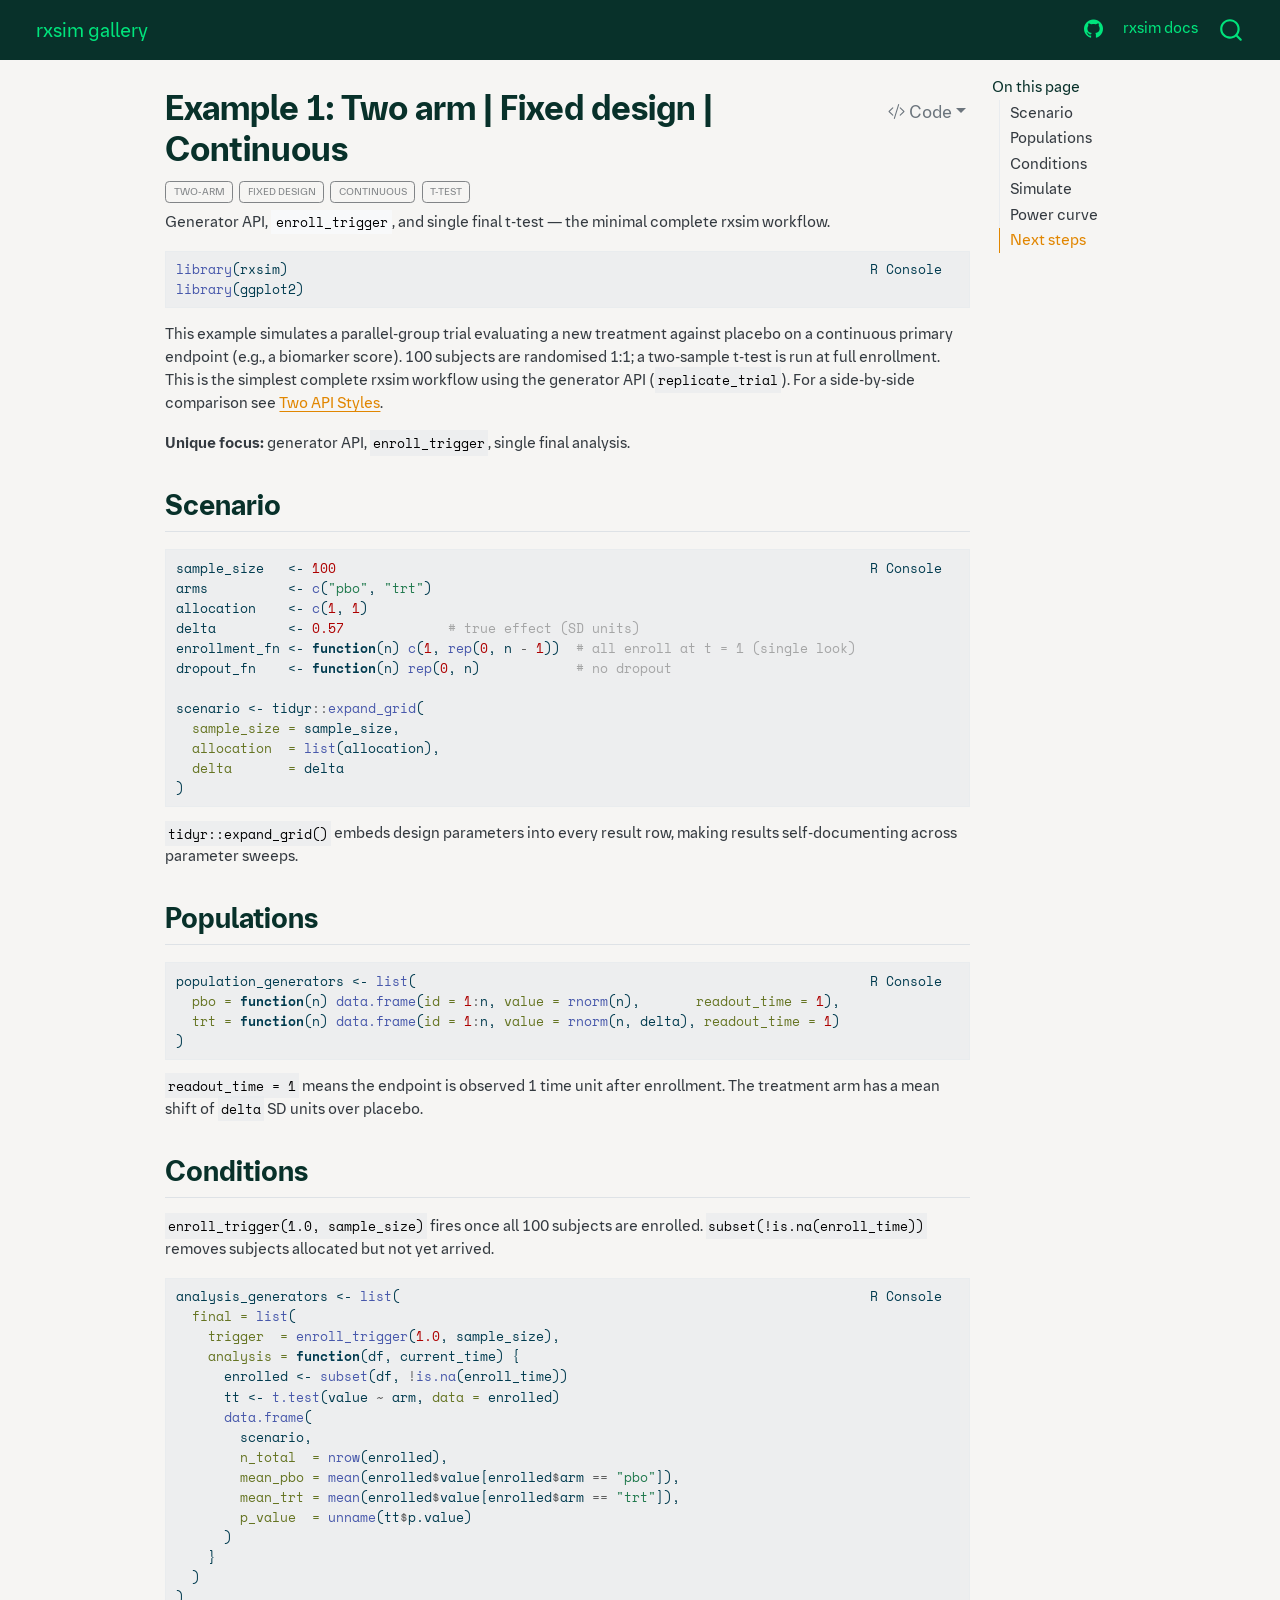
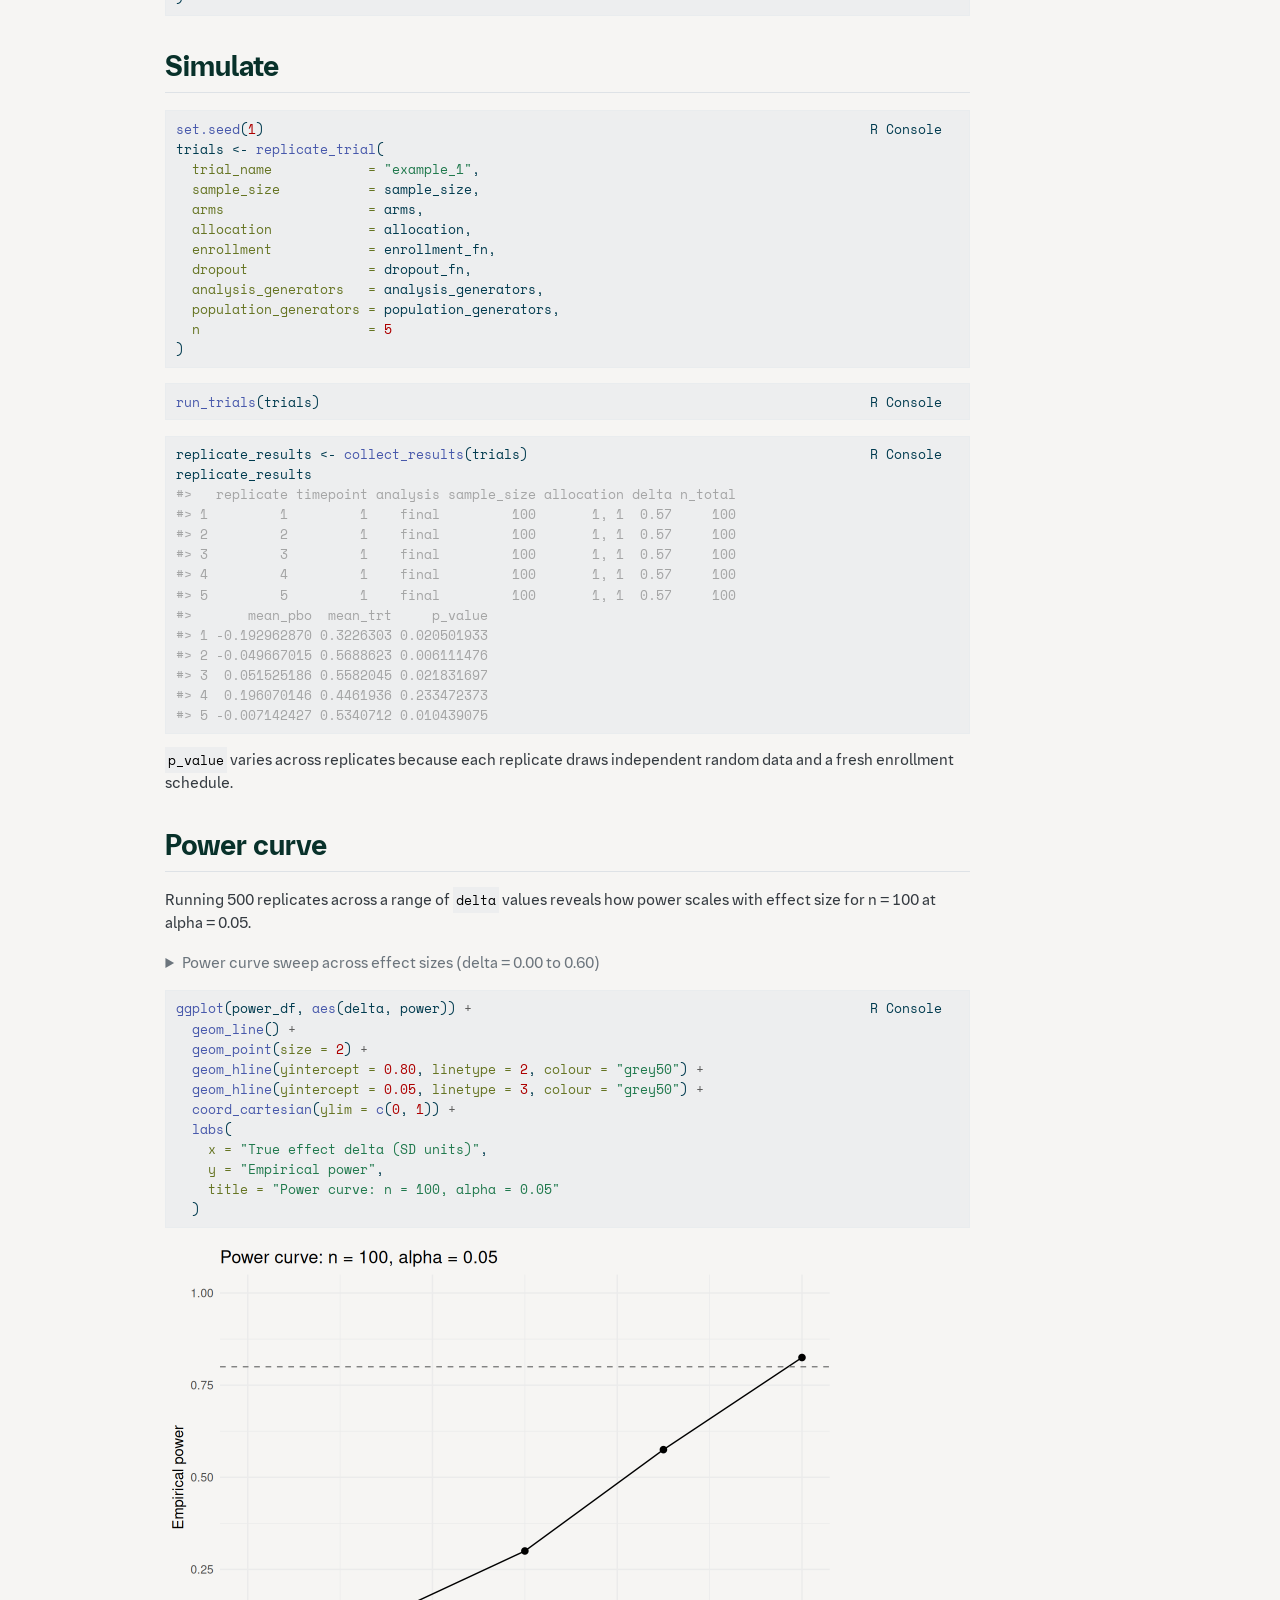
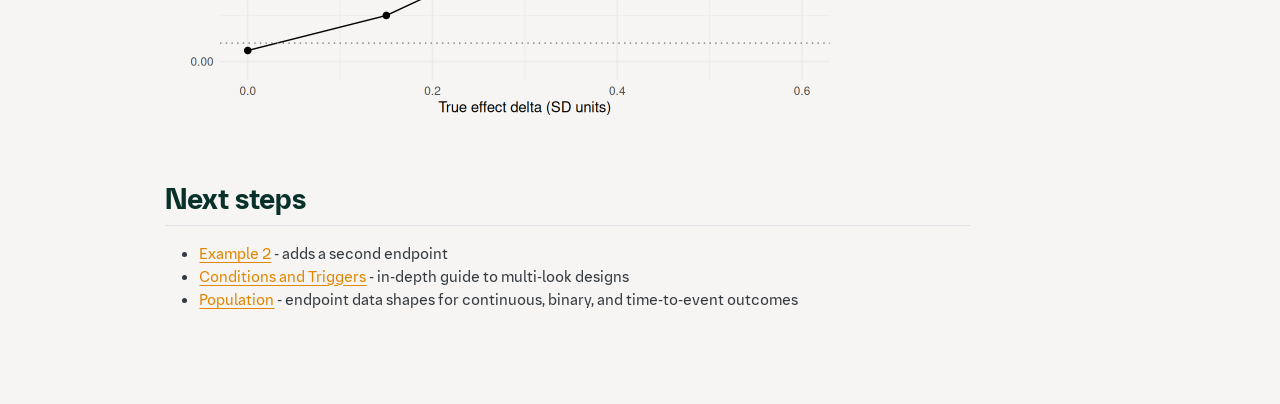
==== commit 95bac5e6: "Built site for gh-pages" ====
--- a/examples/example-1.html
+++ b/examples/example-1.html
@@ -6,6 +6,7 @@
 
 <meta name="viewport" content="width=device-width, initial-scale=1.0, user-scalable=yes">
 
+<meta name="description" content="Generator API, enroll_trigger, and single final t-test — the minimal complete rxsim workflow.">
 
 <title>Example 1: Two arm | Fixed design | Continuous – rxsim gallery</title>
 <style>
@@ -134,16 +135,6 @@
   <span class="navbar-toggler-icon"></span>
 </button>
           <div class="collapse navbar-collapse" id="navbarCollapse">
-            <ul class="navbar-nav navbar-nav-scroll me-auto">
-  <li class="nav-item">
-    <a class="nav-link" href="../index.html"> 
-<span class="menu-text">Home</span></a>
-  </li>  
-  <li class="nav-item">
-    <a class="nav-link" href="../examples.html"> 
-<span class="menu-text">Examples</span></a>
-  </li>  
-</ul>
             <ul class="navbar-nav navbar-nav-scroll ms-auto">
   <li class="nav-item compact">
     <a class="nav-link" href="https://github.com/Boehringer-Ingelheim/rxsim"> <i class="bi bi-github" role="img">
@@ -184,9 +175,20 @@
 
 <header id="title-block-header" class="quarto-title-block default">
 <div class="quarto-title">
-<h1 class="title">Example 1: Two arm | Fixed design | Continuous</h1>
-</div>
-
+<div class="quarto-title-block"><div><h1 class="title">Example 1: Two arm | Fixed design | Continuous</h1><button type="button" class="btn code-tools-button dropdown-toggle" id="quarto-code-tools-menu" data-bs-toggle="dropdown" aria-expanded="false"><i class="bi"></i> Code</button><ul class="dropdown-menu dropdown-menu-end" aria-labelelledby="quarto-code-tools-menu"><li><a id="quarto-show-all-code" class="dropdown-item" href="javascript:void(0)" role="button">Show All Code</a></li><li><a id="quarto-hide-all-code" class="dropdown-item" href="javascript:void(0)" role="button">Hide All Code</a></li><li><hr class="dropdown-divider"></li><li><a id="quarto-view-source" class="dropdown-item" href="javascript:void(0)" role="button">View Source</a></li></ul></div></div>
+  <div class="quarto-categories">
+    <div class="quarto-category">two-arm</div>
+    <div class="quarto-category">fixed design</div>
+    <div class="quarto-category">continuous</div>
+    <div class="quarto-category">t-test</div>
+  </div>
+  </div>
+
+<div>
+  <div class="description">
+    Generator API, <code>enroll_trigger</code>, and single final t-test — the minimal complete rxsim workflow.
+  </div>
+</div>
 
 
 <div class="quarto-title-meta">
@@ -202,9 +204,10 @@
 
 
 <div class="cell">
-<div class="code-copy-outer-scaffold"><div class="sourceCode cell-code" id="cb1"><pre class="sourceCode r code-with-copy"><code class="sourceCode r"><span id="cb1-1"><a href="#cb1-1" aria-hidden="true" tabindex="-1"></a><span class="fu">library</span>(rxsim)</span></code></pre></div><button title="Copy to Clipboard" class="code-copy-button"><i class="bi"></i></button></div>
-</div>
-<p>This example simulates a parallel-group trial evaluating a new treatment against placebo on a continuous primary endpoint (e.g., a biomarker score). 100 subjects are randomised 1:1; a two-sample t-test is run at full enrollment. This is the simplest complete rxsim workflow using the generator API (<code>replicate_trial</code>). For a side-by-side comparison see <a href="api-styles.html">Two API Styles</a>.</p>
+<div class="code-copy-outer-scaffold"><div class="sourceCode cell-code" id="cb1"><pre class="sourceCode r code-with-copy"><code class="sourceCode r"><span id="cb1-1"><a href="#cb1-1" aria-hidden="true" tabindex="-1"></a><span class="fu">library</span>(rxsim)</span>
+<span id="cb1-2"><a href="#cb1-2" aria-hidden="true" tabindex="-1"></a><span class="fu">library</span>(ggplot2)</span></code></pre></div><button title="Copy to Clipboard" class="code-copy-button"><i class="bi"></i></button></div>
+</div>
+<p>This example simulates a parallel-group trial evaluating a new treatment against placebo on a continuous primary endpoint (e.g., a biomarker score). 100 subjects are randomised 1:1; a two-sample t-test is run at full enrollment. This is the simplest complete rxsim workflow using the generator API (<code>replicate_trial</code>). For a side-by-side comparison see <a href="https://boehringer-ingelheim.github.io/rxsim/articles/api-styles.html">Two API Styles</a>.</p>
 <p><strong>Unique focus:</strong> generator API, <code>enroll_trigger</code>, single final analysis.</p>
 <section id="scenario" class="level2">
 <h2 class="anchored" data-anchor-id="scenario">Scenario</h2>
@@ -212,9 +215,9 @@
 <div class="code-copy-outer-scaffold"><div class="sourceCode cell-code" id="cb2"><pre class="sourceCode r code-with-copy"><code class="sourceCode r"><span id="cb2-1"><a href="#cb2-1" aria-hidden="true" tabindex="-1"></a>sample_size   <span class="ot">&lt;-</span> <span class="dv">100</span></span>
 <span id="cb2-2"><a href="#cb2-2" aria-hidden="true" tabindex="-1"></a>arms          <span class="ot">&lt;-</span> <span class="fu">c</span>(<span class="st">"pbo"</span>, <span class="st">"trt"</span>)</span>
 <span id="cb2-3"><a href="#cb2-3" aria-hidden="true" tabindex="-1"></a>allocation    <span class="ot">&lt;-</span> <span class="fu">c</span>(<span class="dv">1</span>, <span class="dv">1</span>)</span>
-<span id="cb2-4"><a href="#cb2-4" aria-hidden="true" tabindex="-1"></a>delta         <span class="ot">&lt;-</span> <span class="fl">0.2</span>              <span class="co"># true effect (SD units)</span></span>
-<span id="cb2-5"><a href="#cb2-5" aria-hidden="true" tabindex="-1"></a>enrollment_fn <span class="ot">&lt;-</span> <span class="cf">function</span>(n) <span class="fu">rexp</span>(n, <span class="at">rate =</span> <span class="dv">1</span>)</span>
-<span id="cb2-6"><a href="#cb2-6" aria-hidden="true" tabindex="-1"></a>dropout_fn    <span class="ot">&lt;-</span> <span class="cf">function</span>(n) <span class="fu">rexp</span>(n, <span class="at">rate =</span> <span class="fl">0.01</span>)</span>
+<span id="cb2-4"><a href="#cb2-4" aria-hidden="true" tabindex="-1"></a>delta         <span class="ot">&lt;-</span> <span class="fl">0.57</span>             <span class="co"># true effect (SD units)</span></span>
+<span id="cb2-5"><a href="#cb2-5" aria-hidden="true" tabindex="-1"></a>enrollment_fn <span class="ot">&lt;-</span> <span class="cf">function</span>(n) <span class="fu">c</span>(<span class="dv">1</span>, <span class="fu">rep</span>(<span class="dv">0</span>, n <span class="sc">-</span> <span class="dv">1</span>))  <span class="co"># all enroll at t = 1 (single look)</span></span>
+<span id="cb2-6"><a href="#cb2-6" aria-hidden="true" tabindex="-1"></a>dropout_fn    <span class="ot">&lt;-</span> <span class="cf">function</span>(n) <span class="fu">rep</span>(<span class="dv">0</span>, n)            <span class="co"># no dropout</span></span>
 <span id="cb2-7"><a href="#cb2-7" aria-hidden="true" tabindex="-1"></a></span>
 <span id="cb2-8"><a href="#cb2-8" aria-hidden="true" tabindex="-1"></a>scenario <span class="ot">&lt;-</span> tidyr<span class="sc">::</span><span class="fu">expand_grid</span>(</span>
 <span id="cb2-9"><a href="#cb2-9" aria-hidden="true" tabindex="-1"></a>  <span class="at">sample_size =</span> sample_size,</span>
@@ -279,17 +282,17 @@
 <div class="code-copy-outer-scaffold"><div class="sourceCode cell-code" id="cb7"><pre class="sourceCode r code-with-copy"><code class="sourceCode r"><span id="cb7-1"><a href="#cb7-1" aria-hidden="true" tabindex="-1"></a>replicate_results <span class="ot">&lt;-</span> <span class="fu">collect_results</span>(trials)</span>
 <span id="cb7-2"><a href="#cb7-2" aria-hidden="true" tabindex="-1"></a>replicate_results</span>
 <span id="cb7-3"><a href="#cb7-3" aria-hidden="true" tabindex="-1"></a><span class="co">#&gt;   replicate timepoint analysis sample_size allocation delta n_total</span></span>
-<span id="cb7-4"><a href="#cb7-4" aria-hidden="true" tabindex="-1"></a><span class="co">#&gt; 1         1 103.06764    final         100       1, 1   0.2     100</span></span>
-<span id="cb7-5"><a href="#cb7-5" aria-hidden="true" tabindex="-1"></a><span class="co">#&gt; 2         2  92.31422    final         100       1, 1   0.2     100</span></span>
-<span id="cb7-6"><a href="#cb7-6" aria-hidden="true" tabindex="-1"></a><span class="co">#&gt; 3         3  99.24642    final         100       1, 1   0.2     100</span></span>
-<span id="cb7-7"><a href="#cb7-7" aria-hidden="true" tabindex="-1"></a><span class="co">#&gt; 4         4  97.35127    final         100       1, 1   0.2     100</span></span>
-<span id="cb7-8"><a href="#cb7-8" aria-hidden="true" tabindex="-1"></a><span class="co">#&gt; 5         5  88.55348    final         100       1, 1   0.2     100</span></span>
-<span id="cb7-9"><a href="#cb7-9" aria-hidden="true" tabindex="-1"></a><span class="co">#&gt;       mean_pbo    mean_trt    p_value</span></span>
-<span id="cb7-10"><a href="#cb7-10" aria-hidden="true" tabindex="-1"></a><span class="co">#&gt; 1  0.045428681 -0.05750340 0.63276693</span></span>
-<span id="cb7-11"><a href="#cb7-11" aria-hidden="true" tabindex="-1"></a><span class="co">#&gt; 2  0.165734782  0.37622944 0.31909651</span></span>
-<span id="cb7-12"><a href="#cb7-12" aria-hidden="true" tabindex="-1"></a><span class="co">#&gt; 3 -0.084837273  0.34680836 0.04216036</span></span>
-<span id="cb7-13"><a href="#cb7-13" aria-hidden="true" tabindex="-1"></a><span class="co">#&gt; 4 -0.040567153  0.36342008 0.05522026</span></span>
-<span id="cb7-14"><a href="#cb7-14" aria-hidden="true" tabindex="-1"></a><span class="co">#&gt; 5 -0.003517792  0.09095731 0.68005151</span></span></code></pre></div><button title="Copy to Clipboard" class="code-copy-button"><i class="bi"></i></button></div>
+<span id="cb7-4"><a href="#cb7-4" aria-hidden="true" tabindex="-1"></a><span class="co">#&gt; 1         1         1    final         100       1, 1  0.57     100</span></span>
+<span id="cb7-5"><a href="#cb7-5" aria-hidden="true" tabindex="-1"></a><span class="co">#&gt; 2         2         1    final         100       1, 1  0.57     100</span></span>
+<span id="cb7-6"><a href="#cb7-6" aria-hidden="true" tabindex="-1"></a><span class="co">#&gt; 3         3         1    final         100       1, 1  0.57     100</span></span>
+<span id="cb7-7"><a href="#cb7-7" aria-hidden="true" tabindex="-1"></a><span class="co">#&gt; 4         4         1    final         100       1, 1  0.57     100</span></span>
+<span id="cb7-8"><a href="#cb7-8" aria-hidden="true" tabindex="-1"></a><span class="co">#&gt; 5         5         1    final         100       1, 1  0.57     100</span></span>
+<span id="cb7-9"><a href="#cb7-9" aria-hidden="true" tabindex="-1"></a><span class="co">#&gt;       mean_pbo  mean_trt     p_value</span></span>
+<span id="cb7-10"><a href="#cb7-10" aria-hidden="true" tabindex="-1"></a><span class="co">#&gt; 1 -0.192962870 0.3226303 0.020501933</span></span>
+<span id="cb7-11"><a href="#cb7-11" aria-hidden="true" tabindex="-1"></a><span class="co">#&gt; 2 -0.049667015 0.5688623 0.006111476</span></span>
+<span id="cb7-12"><a href="#cb7-12" aria-hidden="true" tabindex="-1"></a><span class="co">#&gt; 3  0.051525186 0.5582045 0.021831697</span></span>
+<span id="cb7-13"><a href="#cb7-13" aria-hidden="true" tabindex="-1"></a><span class="co">#&gt; 4  0.196070146 0.4461936 0.233472373</span></span>
+<span id="cb7-14"><a href="#cb7-14" aria-hidden="true" tabindex="-1"></a><span class="co">#&gt; 5 -0.007142427 0.5340712 0.010439075</span></span></code></pre></div><button title="Copy to Clipboard" class="code-copy-button"><i class="bi"></i></button></div>
 </div>
 <p><code>p_value</code> varies across replicates because each replicate draws independent random data and a fresh enrollment schedule.</p>
 </section>
@@ -297,6 +300,8 @@
 <h2 class="anchored" data-anchor-id="power-curve">Power curve</h2>
 <p>Running 500 replicates across a range of <code>delta</code> values reveals how power scales with effect size for n = 100 at alpha = 0.05.</p>
 <div class="cell">
+<details class="code-fold">
+<summary>Power curve sweep across effect sizes (delta = 0.00 to 0.60)</summary>
 <div class="code-copy-outer-scaffold"><div class="sourceCode cell-code" id="cb8"><pre class="sourceCode r code-with-copy"><code class="sourceCode r"><span id="cb8-1"><a href="#cb8-1" aria-hidden="true" tabindex="-1"></a><span class="fu">set.seed</span>(<span class="dv">42</span>)</span>
 <span id="cb8-2"><a href="#cb8-2" aria-hidden="true" tabindex="-1"></a>deltas     <span class="ot">&lt;-</span> <span class="fu">seq</span>(<span class="dv">0</span>, <span class="fl">0.6</span>, <span class="at">by =</span> <span class="fl">0.15</span>)</span>
 <span id="cb8-3"><a href="#cb8-3" aria-hidden="true" tabindex="-1"></a>n_reps_pw  <span class="ot">&lt;-</span> <span class="dv">200</span></span>
@@ -319,14 +324,20 @@
 <span id="cb8-20"><a href="#cb8-20" aria-hidden="true" tabindex="-1"></a>  <span class="fu">invisible</span>(<span class="fu">run_trials</span>(tr))</span>
 <span id="cb8-21"><a href="#cb8-21" aria-hidden="true" tabindex="-1"></a>  <span class="fu">data.frame</span>(<span class="at">delta =</span> d, <span class="at">power =</span> <span class="fu">mean</span>(<span class="fu">collect_results</span>(tr)<span class="sc">$</span>p_value <span class="sc">&lt;</span> <span class="fl">0.05</span>))</span>
 <span id="cb8-22"><a href="#cb8-22" aria-hidden="true" tabindex="-1"></a>}))</span></code></pre></div><button title="Copy to Clipboard" class="code-copy-button"><i class="bi"></i></button></div>
+</details>
 </div>
 <div class="cell">
-<div class="code-copy-outer-scaffold"><div class="sourceCode cell-code" id="cb9"><pre class="sourceCode r code-with-copy"><code class="sourceCode r"><span id="cb9-1"><a href="#cb9-1" aria-hidden="true" tabindex="-1"></a><span class="fu">plot</span>(power_df<span class="sc">$</span>delta, power_df<span class="sc">$</span>power, <span class="at">type =</span> <span class="st">"b"</span>, <span class="at">pch =</span> <span class="dv">19</span>,</span>
-<span id="cb9-2"><a href="#cb9-2" aria-hidden="true" tabindex="-1"></a>     <span class="at">xlab =</span> <span class="st">"True effect delta (SD units)"</span>, <span class="at">ylab =</span> <span class="st">"Empirical power"</span>,</span>
-<span id="cb9-3"><a href="#cb9-3" aria-hidden="true" tabindex="-1"></a>     <span class="at">main =</span> <span class="st">"Power curve: n = 100, alpha = 0.05"</span>,</span>
-<span id="cb9-4"><a href="#cb9-4" aria-hidden="true" tabindex="-1"></a>     <span class="at">ylim =</span> <span class="fu">c</span>(<span class="dv">0</span>, <span class="dv">1</span>))</span>
-<span id="cb9-5"><a href="#cb9-5" aria-hidden="true" tabindex="-1"></a><span class="fu">abline</span>(<span class="at">h =</span> <span class="fl">0.80</span>, <span class="at">lty =</span> <span class="dv">2</span>, <span class="at">col =</span> <span class="st">"grey50"</span>)</span>
-<span id="cb9-6"><a href="#cb9-6" aria-hidden="true" tabindex="-1"></a><span class="fu">abline</span>(<span class="at">h =</span> <span class="fl">0.05</span>, <span class="at">lty =</span> <span class="dv">3</span>, <span class="at">col =</span> <span class="st">"grey50"</span>)</span></code></pre></div><button title="Copy to Clipboard" class="code-copy-button"><i class="bi"></i></button></div>
+<div class="code-copy-outer-scaffold"><div class="sourceCode cell-code" id="cb9"><pre class="sourceCode r code-with-copy"><code class="sourceCode r"><span id="cb9-1"><a href="#cb9-1" aria-hidden="true" tabindex="-1"></a><span class="fu">ggplot</span>(power_df, <span class="fu">aes</span>(delta, power)) <span class="sc">+</span></span>
+<span id="cb9-2"><a href="#cb9-2" aria-hidden="true" tabindex="-1"></a>  <span class="fu">geom_line</span>() <span class="sc">+</span></span>
+<span id="cb9-3"><a href="#cb9-3" aria-hidden="true" tabindex="-1"></a>  <span class="fu">geom_point</span>(<span class="at">size =</span> <span class="dv">2</span>) <span class="sc">+</span></span>
+<span id="cb9-4"><a href="#cb9-4" aria-hidden="true" tabindex="-1"></a>  <span class="fu">geom_hline</span>(<span class="at">yintercept =</span> <span class="fl">0.80</span>, <span class="at">linetype =</span> <span class="dv">2</span>, <span class="at">colour =</span> <span class="st">"grey50"</span>) <span class="sc">+</span></span>
+<span id="cb9-5"><a href="#cb9-5" aria-hidden="true" tabindex="-1"></a>  <span class="fu">geom_hline</span>(<span class="at">yintercept =</span> <span class="fl">0.05</span>, <span class="at">linetype =</span> <span class="dv">3</span>, <span class="at">colour =</span> <span class="st">"grey50"</span>) <span class="sc">+</span></span>
+<span id="cb9-6"><a href="#cb9-6" aria-hidden="true" tabindex="-1"></a>  <span class="fu">coord_cartesian</span>(<span class="at">ylim =</span> <span class="fu">c</span>(<span class="dv">0</span>, <span class="dv">1</span>)) <span class="sc">+</span></span>
+<span id="cb9-7"><a href="#cb9-7" aria-hidden="true" tabindex="-1"></a>  <span class="fu">labs</span>(</span>
+<span id="cb9-8"><a href="#cb9-8" aria-hidden="true" tabindex="-1"></a>    <span class="at">x =</span> <span class="st">"True effect delta (SD units)"</span>,</span>
+<span id="cb9-9"><a href="#cb9-9" aria-hidden="true" tabindex="-1"></a>    <span class="at">y =</span> <span class="st">"Empirical power"</span>,</span>
+<span id="cb9-10"><a href="#cb9-10" aria-hidden="true" tabindex="-1"></a>    <span class="at">title =</span> <span class="st">"Power curve: n = 100, alpha = 0.05"</span></span>
+<span id="cb9-11"><a href="#cb9-11" aria-hidden="true" tabindex="-1"></a>  )</span></code></pre></div><button title="Copy to Clipboard" class="code-copy-button"><i class="bi"></i></button></div>
 <div class="cell-output-display">
 <div>
 <figure class="figure">
@@ -340,10 +351,12 @@
 <h2 class="anchored" data-anchor-id="next-steps">Next steps</h2>
 <ul>
 <li><a href="example-2.html">Example 2</a> - adds a second endpoint</li>
-<li><a href="conditions.html">Conditions and Triggers</a> - in-depth guide to multi-look designs</li>
-<li><a href="class-population.html">Population</a> - endpoint data shapes for continuous, binary, and time-to-event outcomes</li>
+<li><a href="https://boehringer-ingelheim.github.io/rxsim/articles/conditions.html">Conditions and Triggers</a> - in-depth guide to multi-look designs</li>
+<li><a href="https://boehringer-ingelheim.github.io/rxsim/articles/class-population.html">Population</a> - endpoint data shapes for continuous, binary, and time-to-event outcomes</li>
 </ul>
 
+
+<!-- -->
 
 </section>
 
@@ -418,6 +431,57 @@
         container: window.document.getElementById('quarto-embedded-source-code-modal')
       });
       clipboardModal.on('success', onCopySuccess);
+    }
+    const viewSource = window.document.getElementById('quarto-view-source') ||
+                       window.document.getElementById('quarto-code-tools-source');
+    if (viewSource) {
+      const sourceUrl = viewSource.getAttribute("data-quarto-source-url");
+      viewSource.addEventListener("click", function(e) {
+        if (sourceUrl) {
+          // rstudio viewer pane
+          if (/\bcapabilities=\b/.test(window.location)) {
+            window.open(sourceUrl);
+          } else {
+            window.location.href = sourceUrl;
+          }
+        } else {
+          const modal = new bootstrap.Modal(document.getElementById('quarto-embedded-source-code-modal'));
+          modal.show();
+        }
+        return false;
+      });
+    }
+    function toggleCodeHandler(show) {
+      return function(e) {
+        const detailsSrc = window.document.querySelectorAll(".cell > details > .sourceCode");
+        for (let i=0; i<detailsSrc.length; i++) {
+          const details = detailsSrc[i].parentElement;
+          if (show) {
+            details.open = true;
+          } else {
+            details.removeAttribute("open");
+          }
+        }
+        const cellCodeDivs = window.document.querySelectorAll(".cell > .sourceCode");
+        const fromCls = show ? "hidden" : "unhidden";
+        const toCls = show ? "unhidden" : "hidden";
+        for (let i=0; i<cellCodeDivs.length; i++) {
+          const codeDiv = cellCodeDivs[i];
+          if (codeDiv.classList.contains(fromCls)) {
+            codeDiv.classList.remove(fromCls);
+            codeDiv.classList.add(toCls);
+          } 
+        }
+        return false;
+      }
+    }
+    const hideAllCode = window.document.getElementById("quarto-hide-all-code");
+    if (hideAllCode) {
+      hideAllCode.addEventListener("click", toggleCodeHandler(false));
+    }
+    const showAllCode = window.document.getElementById("quarto-show-all-code");
+    if (showAllCode) {
+      showAllCode.addEventListener("click", toggleCodeHandler(true));
     }
       var localhostRegex = new RegExp(/^(?:http|https):\/\/localhost\:?[0-9]*\//);
       var mailtoRegex = new RegExp(/^mailto:/);
@@ -747,7 +811,174 @@
       }
     }
   });
-  </script>
+  </script><div class="modal fade" id="quarto-embedded-source-code-modal" tabindex="-1" aria-labelledby="quarto-embedded-source-code-modal-label" aria-hidden="true"><div class="modal-dialog modal-dialog-scrollable"><div class="modal-content"><div class="modal-header"><h5 class="modal-title" id="quarto-embedded-source-code-modal-label">Source Code</h5><button class="btn-close" data-bs-dismiss="modal"></button></div><div class="modal-body"><div class="">
+<div class="code-copy-outer-scaffold"><div class="sourceCode" id="cb10" data-shortcodes="false"><pre class="sourceCode markdown code-with-copy"><code class="sourceCode markdown"><span id="cb10-1"><a href="#cb10-1" aria-hidden="true" tabindex="-1"></a><span class="co">---</span></span>
+<span id="cb10-2"><a href="#cb10-2" aria-hidden="true" tabindex="-1"></a><span class="an">title:</span><span class="co"> "Example 1: Two arm | Fixed design | Continuous"</span></span>
+<span id="cb10-3"><a href="#cb10-3" aria-hidden="true" tabindex="-1"></a><span class="an">categories:</span><span class="co"> [two-arm, fixed design, continuous, t-test]</span></span>
+<span id="cb10-4"><a href="#cb10-4" aria-hidden="true" tabindex="-1"></a><span class="an">description:</span><span class="co"> "Generator API, `enroll_trigger`, and single final t-test — the minimal complete rxsim workflow."</span></span>
+<span id="cb10-5"><a href="#cb10-5" aria-hidden="true" tabindex="-1"></a><span class="co">---</span></span>
+<span id="cb10-6"><a href="#cb10-6" aria-hidden="true" tabindex="-1"></a></span>
+<span id="cb10-7"><a href="#cb10-7" aria-hidden="true" tabindex="-1"></a></span>
+<span id="cb10-8"><a href="#cb10-8" aria-hidden="true" tabindex="-1"></a><span class="in">```{r, include = FALSE}</span></span>
+<span id="cb10-9"><a href="#cb10-9" aria-hidden="true" tabindex="-1"></a>knitr<span class="sc">::</span>opts_chunk<span class="sc">$</span><span class="fu">set</span>(</span>
+<span id="cb10-10"><a href="#cb10-10" aria-hidden="true" tabindex="-1"></a>  <span class="at">collapse =</span> <span class="cn">TRUE</span>,</span>
+<span id="cb10-11"><a href="#cb10-11" aria-hidden="true" tabindex="-1"></a>  <span class="at">comment =</span> <span class="st">"#&gt;"</span>,</span>
+<span id="cb10-12"><a href="#cb10-12" aria-hidden="true" tabindex="-1"></a>  <span class="at">cache   =</span> <span class="cn">TRUE</span></span>
+<span id="cb10-13"><a href="#cb10-13" aria-hidden="true" tabindex="-1"></a>)</span>
+<span id="cb10-14"><a href="#cb10-14" aria-hidden="true" tabindex="-1"></a><span class="in">```</span></span>
+<span id="cb10-15"><a href="#cb10-15" aria-hidden="true" tabindex="-1"></a></span>
+<span id="cb10-16"><a href="#cb10-16" aria-hidden="true" tabindex="-1"></a><span class="in">```{r setup}</span></span>
+<span id="cb10-17"><a href="#cb10-17" aria-hidden="true" tabindex="-1"></a><span class="fu">library</span>(rxsim)</span>
+<span id="cb10-18"><a href="#cb10-18" aria-hidden="true" tabindex="-1"></a><span class="fu">library</span>(ggplot2)</span>
+<span id="cb10-19"><a href="#cb10-19" aria-hidden="true" tabindex="-1"></a><span class="in">```</span></span>
+<span id="cb10-20"><a href="#cb10-20" aria-hidden="true" tabindex="-1"></a></span>
+<span id="cb10-21"><a href="#cb10-21" aria-hidden="true" tabindex="-1"></a>This example simulates a parallel-group trial evaluating a new treatment against</span>
+<span id="cb10-22"><a href="#cb10-22" aria-hidden="true" tabindex="-1"></a>placebo on a continuous primary endpoint (e.g., a biomarker score). 100</span>
+<span id="cb10-23"><a href="#cb10-23" aria-hidden="true" tabindex="-1"></a>subjects are randomised 1:1; a two-sample t-test is run at full enrollment. This</span>
+<span id="cb10-24"><a href="#cb10-24" aria-hidden="true" tabindex="-1"></a>is the simplest complete rxsim workflow using the generator API</span>
+<span id="cb10-25"><a href="#cb10-25" aria-hidden="true" tabindex="-1"></a>(<span class="in">`replicate_trial`</span>). For a side-by-side comparison see</span>
+<span id="cb10-26"><a href="#cb10-26" aria-hidden="true" tabindex="-1"></a><span class="co">[</span><span class="ot">Two API Styles</span><span class="co">](https://boehringer-ingelheim.github.io/rxsim/articles/api-styles.html)</span>.</span>
+<span id="cb10-27"><a href="#cb10-27" aria-hidden="true" tabindex="-1"></a></span>
+<span id="cb10-28"><a href="#cb10-28" aria-hidden="true" tabindex="-1"></a>**Unique focus:** generator API, <span class="in">`enroll_trigger`</span>, single final analysis.</span>
+<span id="cb10-29"><a href="#cb10-29" aria-hidden="true" tabindex="-1"></a></span>
+<span id="cb10-30"><a href="#cb10-30" aria-hidden="true" tabindex="-1"></a><span class="fu">## Scenario</span></span>
+<span id="cb10-31"><a href="#cb10-31" aria-hidden="true" tabindex="-1"></a></span>
+<span id="cb10-32"><a href="#cb10-32" aria-hidden="true" tabindex="-1"></a><span class="in">```{r scenario}</span></span>
+<span id="cb10-33"><a href="#cb10-33" aria-hidden="true" tabindex="-1"></a>sample_size   <span class="ot">&lt;-</span> <span class="dv">100</span></span>
+<span id="cb10-34"><a href="#cb10-34" aria-hidden="true" tabindex="-1"></a>arms          <span class="ot">&lt;-</span> <span class="fu">c</span>(<span class="st">"pbo"</span>, <span class="st">"trt"</span>)</span>
+<span id="cb10-35"><a href="#cb10-35" aria-hidden="true" tabindex="-1"></a>allocation    <span class="ot">&lt;-</span> <span class="fu">c</span>(<span class="dv">1</span>, <span class="dv">1</span>)</span>
+<span id="cb10-36"><a href="#cb10-36" aria-hidden="true" tabindex="-1"></a>delta         <span class="ot">&lt;-</span> <span class="fl">0.57</span>             <span class="co"># true effect (SD units)</span></span>
+<span id="cb10-37"><a href="#cb10-37" aria-hidden="true" tabindex="-1"></a>enrollment_fn <span class="ot">&lt;-</span> <span class="cf">function</span>(n) <span class="fu">c</span>(<span class="dv">1</span>, <span class="fu">rep</span>(<span class="dv">0</span>, n <span class="sc">-</span> <span class="dv">1</span>))  <span class="co"># all enroll at t = 1 (single look)</span></span>
+<span id="cb10-38"><a href="#cb10-38" aria-hidden="true" tabindex="-1"></a>dropout_fn    <span class="ot">&lt;-</span> <span class="cf">function</span>(n) <span class="fu">rep</span>(<span class="dv">0</span>, n)            <span class="co"># no dropout</span></span>
+<span id="cb10-39"><a href="#cb10-39" aria-hidden="true" tabindex="-1"></a></span>
+<span id="cb10-40"><a href="#cb10-40" aria-hidden="true" tabindex="-1"></a>scenario <span class="ot">&lt;-</span> tidyr<span class="sc">::</span><span class="fu">expand_grid</span>(</span>
+<span id="cb10-41"><a href="#cb10-41" aria-hidden="true" tabindex="-1"></a>  <span class="at">sample_size =</span> sample_size,</span>
+<span id="cb10-42"><a href="#cb10-42" aria-hidden="true" tabindex="-1"></a>  <span class="at">allocation  =</span> <span class="fu">list</span>(allocation),</span>
+<span id="cb10-43"><a href="#cb10-43" aria-hidden="true" tabindex="-1"></a>  <span class="at">delta       =</span> delta</span>
+<span id="cb10-44"><a href="#cb10-44" aria-hidden="true" tabindex="-1"></a>)</span>
+<span id="cb10-45"><a href="#cb10-45" aria-hidden="true" tabindex="-1"></a><span class="in">```</span></span>
+<span id="cb10-46"><a href="#cb10-46" aria-hidden="true" tabindex="-1"></a></span>
+<span id="cb10-47"><a href="#cb10-47" aria-hidden="true" tabindex="-1"></a><span class="in">`tidyr::expand_grid()`</span> embeds design parameters into every result row, making</span>
+<span id="cb10-48"><a href="#cb10-48" aria-hidden="true" tabindex="-1"></a>results self-documenting across parameter sweeps.</span>
+<span id="cb10-49"><a href="#cb10-49" aria-hidden="true" tabindex="-1"></a></span>
+<span id="cb10-50"><a href="#cb10-50" aria-hidden="true" tabindex="-1"></a><span class="fu">## Populations</span></span>
+<span id="cb10-51"><a href="#cb10-51" aria-hidden="true" tabindex="-1"></a></span>
+<span id="cb10-52"><a href="#cb10-52" aria-hidden="true" tabindex="-1"></a><span class="in">```{r population}</span></span>
+<span id="cb10-53"><a href="#cb10-53" aria-hidden="true" tabindex="-1"></a>population_generators <span class="ot">&lt;-</span> <span class="fu">list</span>(</span>
+<span id="cb10-54"><a href="#cb10-54" aria-hidden="true" tabindex="-1"></a>  <span class="at">pbo =</span> <span class="cf">function</span>(n) <span class="fu">data.frame</span>(<span class="at">id =</span> <span class="dv">1</span><span class="sc">:</span>n, <span class="at">value =</span> <span class="fu">rnorm</span>(n),       <span class="at">readout_time =</span> <span class="dv">1</span>),</span>
+<span id="cb10-55"><a href="#cb10-55" aria-hidden="true" tabindex="-1"></a>  <span class="at">trt =</span> <span class="cf">function</span>(n) <span class="fu">data.frame</span>(<span class="at">id =</span> <span class="dv">1</span><span class="sc">:</span>n, <span class="at">value =</span> <span class="fu">rnorm</span>(n, delta), <span class="at">readout_time =</span> <span class="dv">1</span>)</span>
+<span id="cb10-56"><a href="#cb10-56" aria-hidden="true" tabindex="-1"></a>)</span>
+<span id="cb10-57"><a href="#cb10-57" aria-hidden="true" tabindex="-1"></a><span class="in">```</span></span>
+<span id="cb10-58"><a href="#cb10-58" aria-hidden="true" tabindex="-1"></a></span>
+<span id="cb10-59"><a href="#cb10-59" aria-hidden="true" tabindex="-1"></a><span class="in">`readout_time = 1`</span> means the endpoint is observed 1 time unit after enrollment.</span>
+<span id="cb10-60"><a href="#cb10-60" aria-hidden="true" tabindex="-1"></a>The treatment arm has a mean shift of <span class="in">`delta`</span> SD units over placebo.</span>
+<span id="cb10-61"><a href="#cb10-61" aria-hidden="true" tabindex="-1"></a></span>
+<span id="cb10-62"><a href="#cb10-62" aria-hidden="true" tabindex="-1"></a><span class="fu">## Conditions</span></span>
+<span id="cb10-63"><a href="#cb10-63" aria-hidden="true" tabindex="-1"></a></span>
+<span id="cb10-64"><a href="#cb10-64" aria-hidden="true" tabindex="-1"></a><span class="in">`enroll_trigger(1.0, sample_size)`</span> fires once all 100 subjects are enrolled.</span>
+<span id="cb10-65"><a href="#cb10-65" aria-hidden="true" tabindex="-1"></a><span class="in">`subset(!is.na(enroll_time))`</span> removes subjects allocated but not yet arrived.</span>
+<span id="cb10-66"><a href="#cb10-66" aria-hidden="true" tabindex="-1"></a></span>
+<span id="cb10-67"><a href="#cb10-67" aria-hidden="true" tabindex="-1"></a><span class="in">```{r trigger}</span></span>
+<span id="cb10-68"><a href="#cb10-68" aria-hidden="true" tabindex="-1"></a>analysis_generators <span class="ot">&lt;-</span> <span class="fu">list</span>(</span>
+<span id="cb10-69"><a href="#cb10-69" aria-hidden="true" tabindex="-1"></a>  <span class="at">final =</span> <span class="fu">list</span>(</span>
+<span id="cb10-70"><a href="#cb10-70" aria-hidden="true" tabindex="-1"></a>    <span class="at">trigger  =</span> <span class="fu">enroll_trigger</span>(<span class="fl">1.0</span>, sample_size),</span>
+<span id="cb10-71"><a href="#cb10-71" aria-hidden="true" tabindex="-1"></a>    <span class="at">analysis =</span> <span class="cf">function</span>(df, current_time) {</span>
+<span id="cb10-72"><a href="#cb10-72" aria-hidden="true" tabindex="-1"></a>      enrolled <span class="ot">&lt;-</span> <span class="fu">subset</span>(df, <span class="sc">!</span><span class="fu">is.na</span>(enroll_time))</span>
+<span id="cb10-73"><a href="#cb10-73" aria-hidden="true" tabindex="-1"></a>      tt <span class="ot">&lt;-</span> <span class="fu">t.test</span>(value <span class="sc">~</span> arm, <span class="at">data =</span> enrolled)</span>
+<span id="cb10-74"><a href="#cb10-74" aria-hidden="true" tabindex="-1"></a>      <span class="fu">data.frame</span>(</span>
+<span id="cb10-75"><a href="#cb10-75" aria-hidden="true" tabindex="-1"></a>        scenario,</span>
+<span id="cb10-76"><a href="#cb10-76" aria-hidden="true" tabindex="-1"></a>        <span class="at">n_total  =</span> <span class="fu">nrow</span>(enrolled),</span>
+<span id="cb10-77"><a href="#cb10-77" aria-hidden="true" tabindex="-1"></a>        <span class="at">mean_pbo =</span> <span class="fu">mean</span>(enrolled<span class="sc">$</span>value[enrolled<span class="sc">$</span>arm <span class="sc">==</span> <span class="st">"pbo"</span>]),</span>
+<span id="cb10-78"><a href="#cb10-78" aria-hidden="true" tabindex="-1"></a>        <span class="at">mean_trt =</span> <span class="fu">mean</span>(enrolled<span class="sc">$</span>value[enrolled<span class="sc">$</span>arm <span class="sc">==</span> <span class="st">"trt"</span>]),</span>
+<span id="cb10-79"><a href="#cb10-79" aria-hidden="true" tabindex="-1"></a>        <span class="at">p_value  =</span> <span class="fu">unname</span>(tt<span class="sc">$</span>p.value)</span>
+<span id="cb10-80"><a href="#cb10-80" aria-hidden="true" tabindex="-1"></a>      )</span>
+<span id="cb10-81"><a href="#cb10-81" aria-hidden="true" tabindex="-1"></a>    }</span>
+<span id="cb10-82"><a href="#cb10-82" aria-hidden="true" tabindex="-1"></a>  )</span>
+<span id="cb10-83"><a href="#cb10-83" aria-hidden="true" tabindex="-1"></a>)</span>
+<span id="cb10-84"><a href="#cb10-84" aria-hidden="true" tabindex="-1"></a><span class="in">```</span></span>
+<span id="cb10-85"><a href="#cb10-85" aria-hidden="true" tabindex="-1"></a></span>
+<span id="cb10-86"><a href="#cb10-86" aria-hidden="true" tabindex="-1"></a><span class="fu">## Simulate</span></span>
+<span id="cb10-87"><a href="#cb10-87" aria-hidden="true" tabindex="-1"></a></span>
+<span id="cb10-88"><a href="#cb10-88" aria-hidden="true" tabindex="-1"></a><span class="in">```{r trial}</span></span>
+<span id="cb10-89"><a href="#cb10-89" aria-hidden="true" tabindex="-1"></a><span class="fu">set.seed</span>(<span class="dv">1</span>)</span>
+<span id="cb10-90"><a href="#cb10-90" aria-hidden="true" tabindex="-1"></a>trials <span class="ot">&lt;-</span> <span class="fu">replicate_trial</span>(</span>
+<span id="cb10-91"><a href="#cb10-91" aria-hidden="true" tabindex="-1"></a>  <span class="at">trial_name            =</span> <span class="st">"example_1"</span>,</span>
+<span id="cb10-92"><a href="#cb10-92" aria-hidden="true" tabindex="-1"></a>  <span class="at">sample_size           =</span> sample_size,</span>
+<span id="cb10-93"><a href="#cb10-93" aria-hidden="true" tabindex="-1"></a>  <span class="at">arms                  =</span> arms,</span>
+<span id="cb10-94"><a href="#cb10-94" aria-hidden="true" tabindex="-1"></a>  <span class="at">allocation            =</span> allocation,</span>
+<span id="cb10-95"><a href="#cb10-95" aria-hidden="true" tabindex="-1"></a>  <span class="at">enrollment            =</span> enrollment_fn,</span>
+<span id="cb10-96"><a href="#cb10-96" aria-hidden="true" tabindex="-1"></a>  <span class="at">dropout               =</span> dropout_fn,</span>
+<span id="cb10-97"><a href="#cb10-97" aria-hidden="true" tabindex="-1"></a>  <span class="at">analysis_generators   =</span> analysis_generators,</span>
+<span id="cb10-98"><a href="#cb10-98" aria-hidden="true" tabindex="-1"></a>  <span class="at">population_generators =</span> population_generators,</span>
+<span id="cb10-99"><a href="#cb10-99" aria-hidden="true" tabindex="-1"></a>  <span class="at">n                     =</span> <span class="dv">5</span></span>
+<span id="cb10-100"><a href="#cb10-100" aria-hidden="true" tabindex="-1"></a>)</span>
+<span id="cb10-101"><a href="#cb10-101" aria-hidden="true" tabindex="-1"></a><span class="in">```</span></span>
+<span id="cb10-102"><a href="#cb10-102" aria-hidden="true" tabindex="-1"></a></span>
+<span id="cb10-103"><a href="#cb10-103" aria-hidden="true" tabindex="-1"></a><span class="in">```{r sim, results=FALSE}</span></span>
+<span id="cb10-104"><a href="#cb10-104" aria-hidden="true" tabindex="-1"></a><span class="fu">run_trials</span>(trials)</span>
+<span id="cb10-105"><a href="#cb10-105" aria-hidden="true" tabindex="-1"></a><span class="in">```</span></span>
+<span id="cb10-106"><a href="#cb10-106" aria-hidden="true" tabindex="-1"></a></span>
+<span id="cb10-107"><a href="#cb10-107" aria-hidden="true" tabindex="-1"></a><span class="in">```{r results}</span></span>
+<span id="cb10-108"><a href="#cb10-108" aria-hidden="true" tabindex="-1"></a>replicate_results <span class="ot">&lt;-</span> <span class="fu">collect_results</span>(trials)</span>
+<span id="cb10-109"><a href="#cb10-109" aria-hidden="true" tabindex="-1"></a>replicate_results</span>
+<span id="cb10-110"><a href="#cb10-110" aria-hidden="true" tabindex="-1"></a><span class="in">```</span></span>
+<span id="cb10-111"><a href="#cb10-111" aria-hidden="true" tabindex="-1"></a></span>
+<span id="cb10-112"><a href="#cb10-112" aria-hidden="true" tabindex="-1"></a><span class="in">`p_value`</span> varies across replicates because each replicate draws independent</span>
+<span id="cb10-113"><a href="#cb10-113" aria-hidden="true" tabindex="-1"></a>random data and a fresh enrollment schedule.</span>
+<span id="cb10-114"><a href="#cb10-114" aria-hidden="true" tabindex="-1"></a></span>
+<span id="cb10-115"><a href="#cb10-115" aria-hidden="true" tabindex="-1"></a><span class="fu">## Power curve</span></span>
+<span id="cb10-116"><a href="#cb10-116" aria-hidden="true" tabindex="-1"></a></span>
+<span id="cb10-117"><a href="#cb10-117" aria-hidden="true" tabindex="-1"></a>Running 500 replicates across a range of <span class="in">`delta`</span> values reveals how power</span>
+<span id="cb10-118"><a href="#cb10-118" aria-hidden="true" tabindex="-1"></a>scales with effect size for n = 100 at alpha = 0.05.</span>
+<span id="cb10-119"><a href="#cb10-119" aria-hidden="true" tabindex="-1"></a></span>
+<span id="cb10-120"><a href="#cb10-120" aria-hidden="true" tabindex="-1"></a><span class="in">```{r power_curve, cache=TRUE}</span></span>
+<span id="cb10-121"><a href="#cb10-121" aria-hidden="true" tabindex="-1"></a><span class="co">#| code-fold: true</span></span>
+<span id="cb10-122"><a href="#cb10-122" aria-hidden="true" tabindex="-1"></a><span class="co">#| code-summary: "Power curve sweep across effect sizes (delta = 0.00 to 0.60)"</span></span>
+<span id="cb10-123"><a href="#cb10-123" aria-hidden="true" tabindex="-1"></a><span class="fu">set.seed</span>(<span class="dv">42</span>)</span>
+<span id="cb10-124"><a href="#cb10-124" aria-hidden="true" tabindex="-1"></a>deltas     <span class="ot">&lt;-</span> <span class="fu">seq</span>(<span class="dv">0</span>, <span class="fl">0.6</span>, <span class="at">by =</span> <span class="fl">0.15</span>)</span>
+<span id="cb10-125"><a href="#cb10-125" aria-hidden="true" tabindex="-1"></a>n_reps_pw  <span class="ot">&lt;-</span> <span class="dv">200</span></span>
+<span id="cb10-126"><a href="#cb10-126" aria-hidden="true" tabindex="-1"></a></span>
+<span id="cb10-127"><a href="#cb10-127" aria-hidden="true" tabindex="-1"></a>power_df <span class="ot">&lt;-</span> <span class="fu">do.call</span>(rbind, <span class="fu">lapply</span>(deltas, <span class="cf">function</span>(d) {</span>
+<span id="cb10-128"><a href="#cb10-128" aria-hidden="true" tabindex="-1"></a>  sc <span class="ot">&lt;-</span> tidyr<span class="sc">::</span><span class="fu">expand_grid</span>(<span class="at">sample_size =</span> sample_size, <span class="at">delta =</span> d)</span>
+<span id="cb10-129"><a href="#cb10-129" aria-hidden="true" tabindex="-1"></a>  pop_gens <span class="ot">&lt;-</span> <span class="fu">list</span>(</span>
+<span id="cb10-130"><a href="#cb10-130" aria-hidden="true" tabindex="-1"></a>    <span class="at">pbo =</span> <span class="cf">function</span>(n) <span class="fu">data.frame</span>(<span class="at">id =</span> <span class="dv">1</span><span class="sc">:</span>n, <span class="at">value =</span> <span class="fu">rnorm</span>(n),  <span class="at">readout_time =</span> <span class="dv">1</span>),</span>
+<span id="cb10-131"><a href="#cb10-131" aria-hidden="true" tabindex="-1"></a>    <span class="at">trt =</span> <span class="cf">function</span>(n) <span class="fu">data.frame</span>(<span class="at">id =</span> <span class="dv">1</span><span class="sc">:</span>n, <span class="at">value =</span> <span class="fu">rnorm</span>(n, d), <span class="at">readout_time =</span> <span class="dv">1</span>)</span>
+<span id="cb10-132"><a href="#cb10-132" aria-hidden="true" tabindex="-1"></a>  )</span>
+<span id="cb10-133"><a href="#cb10-133" aria-hidden="true" tabindex="-1"></a>  an_gens <span class="ot">&lt;-</span> <span class="fu">list</span>(<span class="at">final =</span> <span class="fu">list</span>(</span>
+<span id="cb10-134"><a href="#cb10-134" aria-hidden="true" tabindex="-1"></a>    <span class="at">trigger  =</span> <span class="fu">enroll_trigger</span>(<span class="fl">1.0</span>, sample_size),</span>
+<span id="cb10-135"><a href="#cb10-135" aria-hidden="true" tabindex="-1"></a>    <span class="at">analysis =</span> <span class="cf">function</span>(df, t) {</span>
+<span id="cb10-136"><a href="#cb10-136" aria-hidden="true" tabindex="-1"></a>      e <span class="ot">&lt;-</span> <span class="fu">subset</span>(df, <span class="sc">!</span><span class="fu">is.na</span>(enroll_time))</span>
+<span id="cb10-137"><a href="#cb10-137" aria-hidden="true" tabindex="-1"></a>      <span class="fu">data.frame</span>(sc, <span class="at">p_value =</span> <span class="fu">t.test</span>(value <span class="sc">~</span> arm, <span class="at">data =</span> e)<span class="sc">$</span>p.value)</span>
+<span id="cb10-138"><a href="#cb10-138" aria-hidden="true" tabindex="-1"></a>    }</span>
+<span id="cb10-139"><a href="#cb10-139" aria-hidden="true" tabindex="-1"></a>  ))</span>
+<span id="cb10-140"><a href="#cb10-140" aria-hidden="true" tabindex="-1"></a>  tr <span class="ot">&lt;-</span> <span class="fu">replicate_trial</span>(<span class="st">"pw"</span>, sample_size, arms, allocation,</span>
+<span id="cb10-141"><a href="#cb10-141" aria-hidden="true" tabindex="-1"></a>                        enrollment_fn, dropout_fn, an_gens, pop_gens, n_reps_pw)</span>
+<span id="cb10-142"><a href="#cb10-142" aria-hidden="true" tabindex="-1"></a>  <span class="fu">invisible</span>(<span class="fu">run_trials</span>(tr))</span>
+<span id="cb10-143"><a href="#cb10-143" aria-hidden="true" tabindex="-1"></a>  <span class="fu">data.frame</span>(<span class="at">delta =</span> d, <span class="at">power =</span> <span class="fu">mean</span>(<span class="fu">collect_results</span>(tr)<span class="sc">$</span>p_value <span class="sc">&lt;</span> <span class="fl">0.05</span>))</span>
+<span id="cb10-144"><a href="#cb10-144" aria-hidden="true" tabindex="-1"></a>}))</span>
+<span id="cb10-145"><a href="#cb10-145" aria-hidden="true" tabindex="-1"></a><span class="in">```</span></span>
+<span id="cb10-146"><a href="#cb10-146" aria-hidden="true" tabindex="-1"></a></span>
+<span id="cb10-147"><a href="#cb10-147" aria-hidden="true" tabindex="-1"></a><span class="in">```{r plot_power}</span></span>
+<span id="cb10-148"><a href="#cb10-148" aria-hidden="true" tabindex="-1"></a><span class="fu">ggplot</span>(power_df, <span class="fu">aes</span>(delta, power)) <span class="sc">+</span></span>
+<span id="cb10-149"><a href="#cb10-149" aria-hidden="true" tabindex="-1"></a>  <span class="fu">geom_line</span>() <span class="sc">+</span></span>
+<span id="cb10-150"><a href="#cb10-150" aria-hidden="true" tabindex="-1"></a>  <span class="fu">geom_point</span>(<span class="at">size =</span> <span class="dv">2</span>) <span class="sc">+</span></span>
+<span id="cb10-151"><a href="#cb10-151" aria-hidden="true" tabindex="-1"></a>  <span class="fu">geom_hline</span>(<span class="at">yintercept =</span> <span class="fl">0.80</span>, <span class="at">linetype =</span> <span class="dv">2</span>, <span class="at">colour =</span> <span class="st">"grey50"</span>) <span class="sc">+</span></span>
+<span id="cb10-152"><a href="#cb10-152" aria-hidden="true" tabindex="-1"></a>  <span class="fu">geom_hline</span>(<span class="at">yintercept =</span> <span class="fl">0.05</span>, <span class="at">linetype =</span> <span class="dv">3</span>, <span class="at">colour =</span> <span class="st">"grey50"</span>) <span class="sc">+</span></span>
+<span id="cb10-153"><a href="#cb10-153" aria-hidden="true" tabindex="-1"></a>  <span class="fu">coord_cartesian</span>(<span class="at">ylim =</span> <span class="fu">c</span>(<span class="dv">0</span>, <span class="dv">1</span>)) <span class="sc">+</span></span>
+<span id="cb10-154"><a href="#cb10-154" aria-hidden="true" tabindex="-1"></a>  <span class="fu">labs</span>(</span>
+<span id="cb10-155"><a href="#cb10-155" aria-hidden="true" tabindex="-1"></a>    <span class="at">x =</span> <span class="st">"True effect delta (SD units)"</span>,</span>
+<span id="cb10-156"><a href="#cb10-156" aria-hidden="true" tabindex="-1"></a>    <span class="at">y =</span> <span class="st">"Empirical power"</span>,</span>
+<span id="cb10-157"><a href="#cb10-157" aria-hidden="true" tabindex="-1"></a>    <span class="at">title =</span> <span class="st">"Power curve: n = 100, alpha = 0.05"</span></span>
+<span id="cb10-158"><a href="#cb10-158" aria-hidden="true" tabindex="-1"></a>  )</span>
+<span id="cb10-159"><a href="#cb10-159" aria-hidden="true" tabindex="-1"></a><span class="in">```</span></span>
+<span id="cb10-160"><a href="#cb10-160" aria-hidden="true" tabindex="-1"></a></span>
+<span id="cb10-161"><a href="#cb10-161" aria-hidden="true" tabindex="-1"></a><span class="fu">## Next steps</span></span>
+<span id="cb10-162"><a href="#cb10-162" aria-hidden="true" tabindex="-1"></a></span>
+<span id="cb10-163"><a href="#cb10-163" aria-hidden="true" tabindex="-1"></a><span class="ss">- </span><span class="co">[</span><span class="ot">Example 2</span><span class="co">](example-2.html)</span> - adds a second endpoint</span>
+<span id="cb10-164"><a href="#cb10-164" aria-hidden="true" tabindex="-1"></a><span class="ss">- </span><span class="co">[</span><span class="ot">Conditions and Triggers</span><span class="co">](https://boehringer-ingelheim.github.io/rxsim/articles/conditions.html)</span> - in-depth guide to multi-look designs</span>
+<span id="cb10-165"><a href="#cb10-165" aria-hidden="true" tabindex="-1"></a><span class="ss">- </span><span class="co">[</span><span class="ot">Population</span><span class="co">](https://boehringer-ingelheim.github.io/rxsim/articles/class-population.html)</span> - endpoint data shapes for continuous,</span>
+<span id="cb10-166"><a href="#cb10-166" aria-hidden="true" tabindex="-1"></a>  binary, and time-to-event outcomes</span></code></pre></div><button title="Copy to Clipboard" class="code-copy-button" data-in-quarto-modal=""><i class="bi"></i></button></div>
+</div></div></div></div></div>
 </div> <!-- /content -->
 
 
